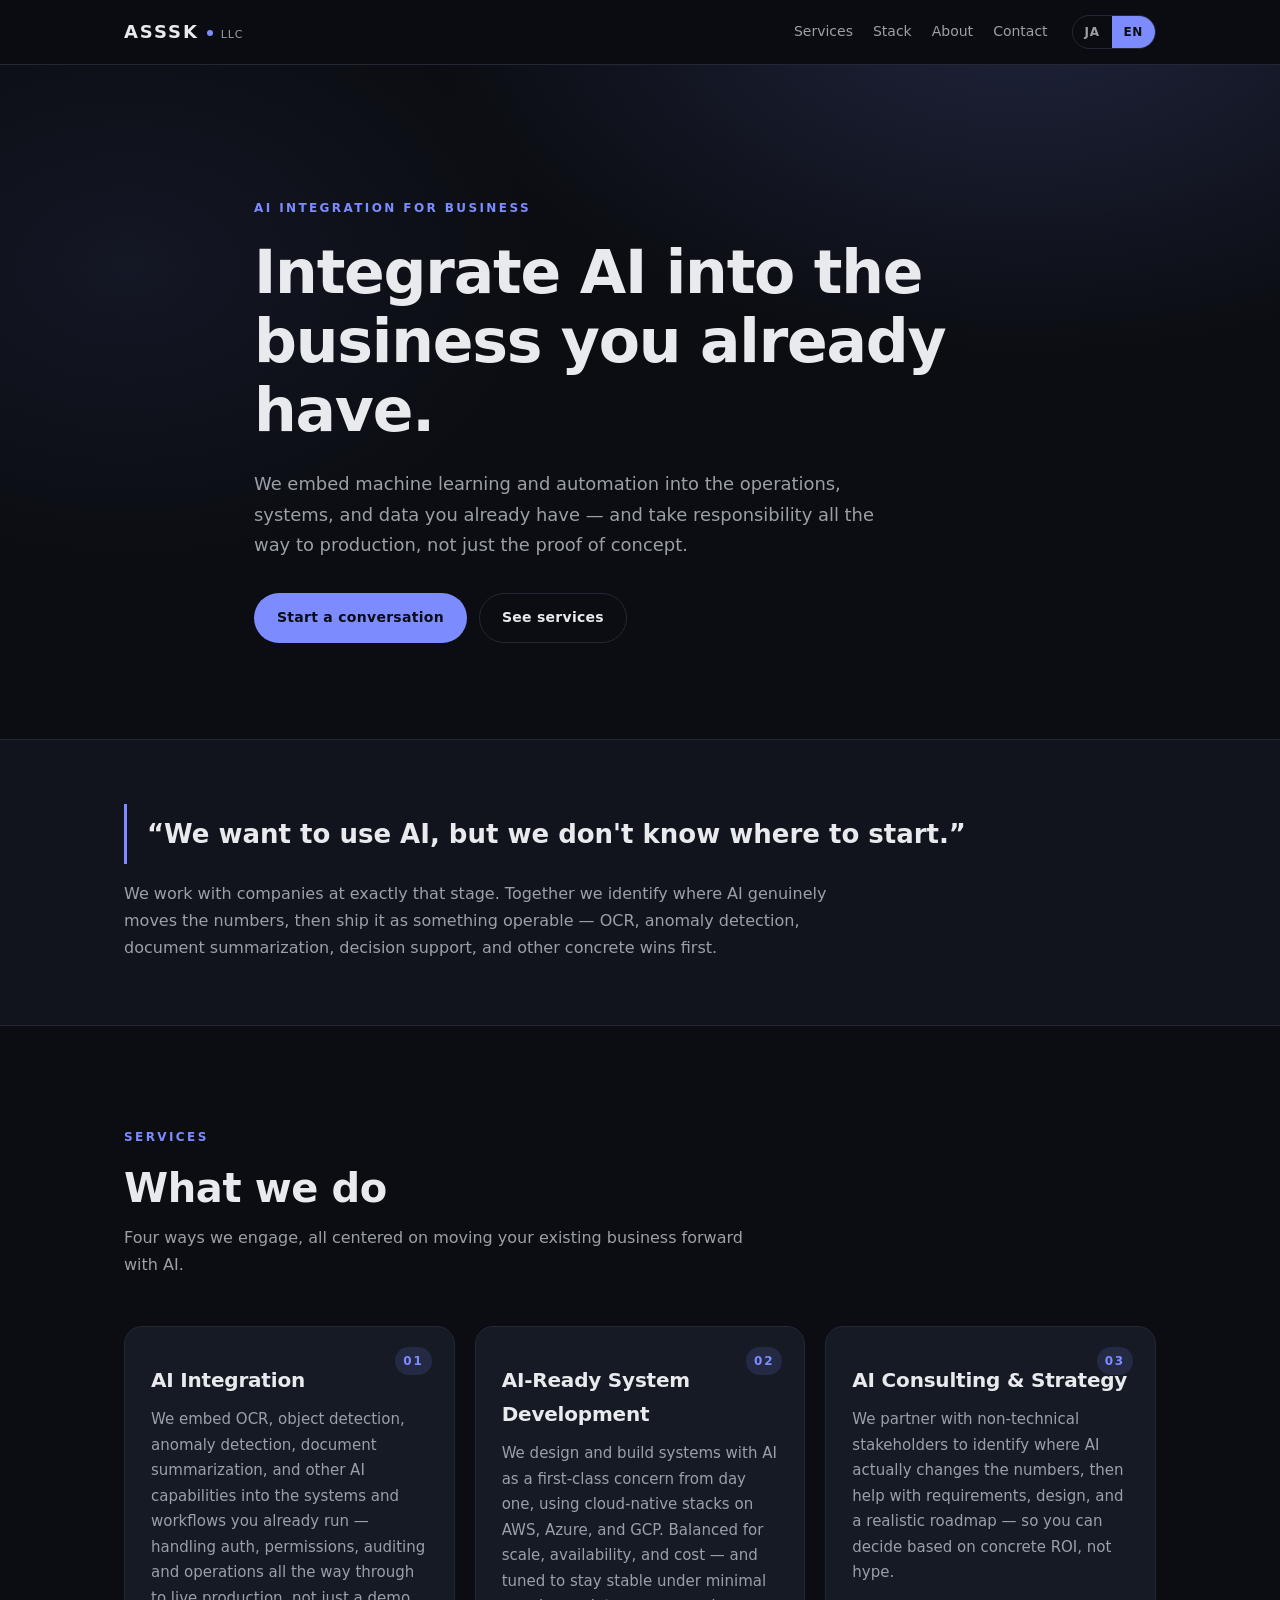
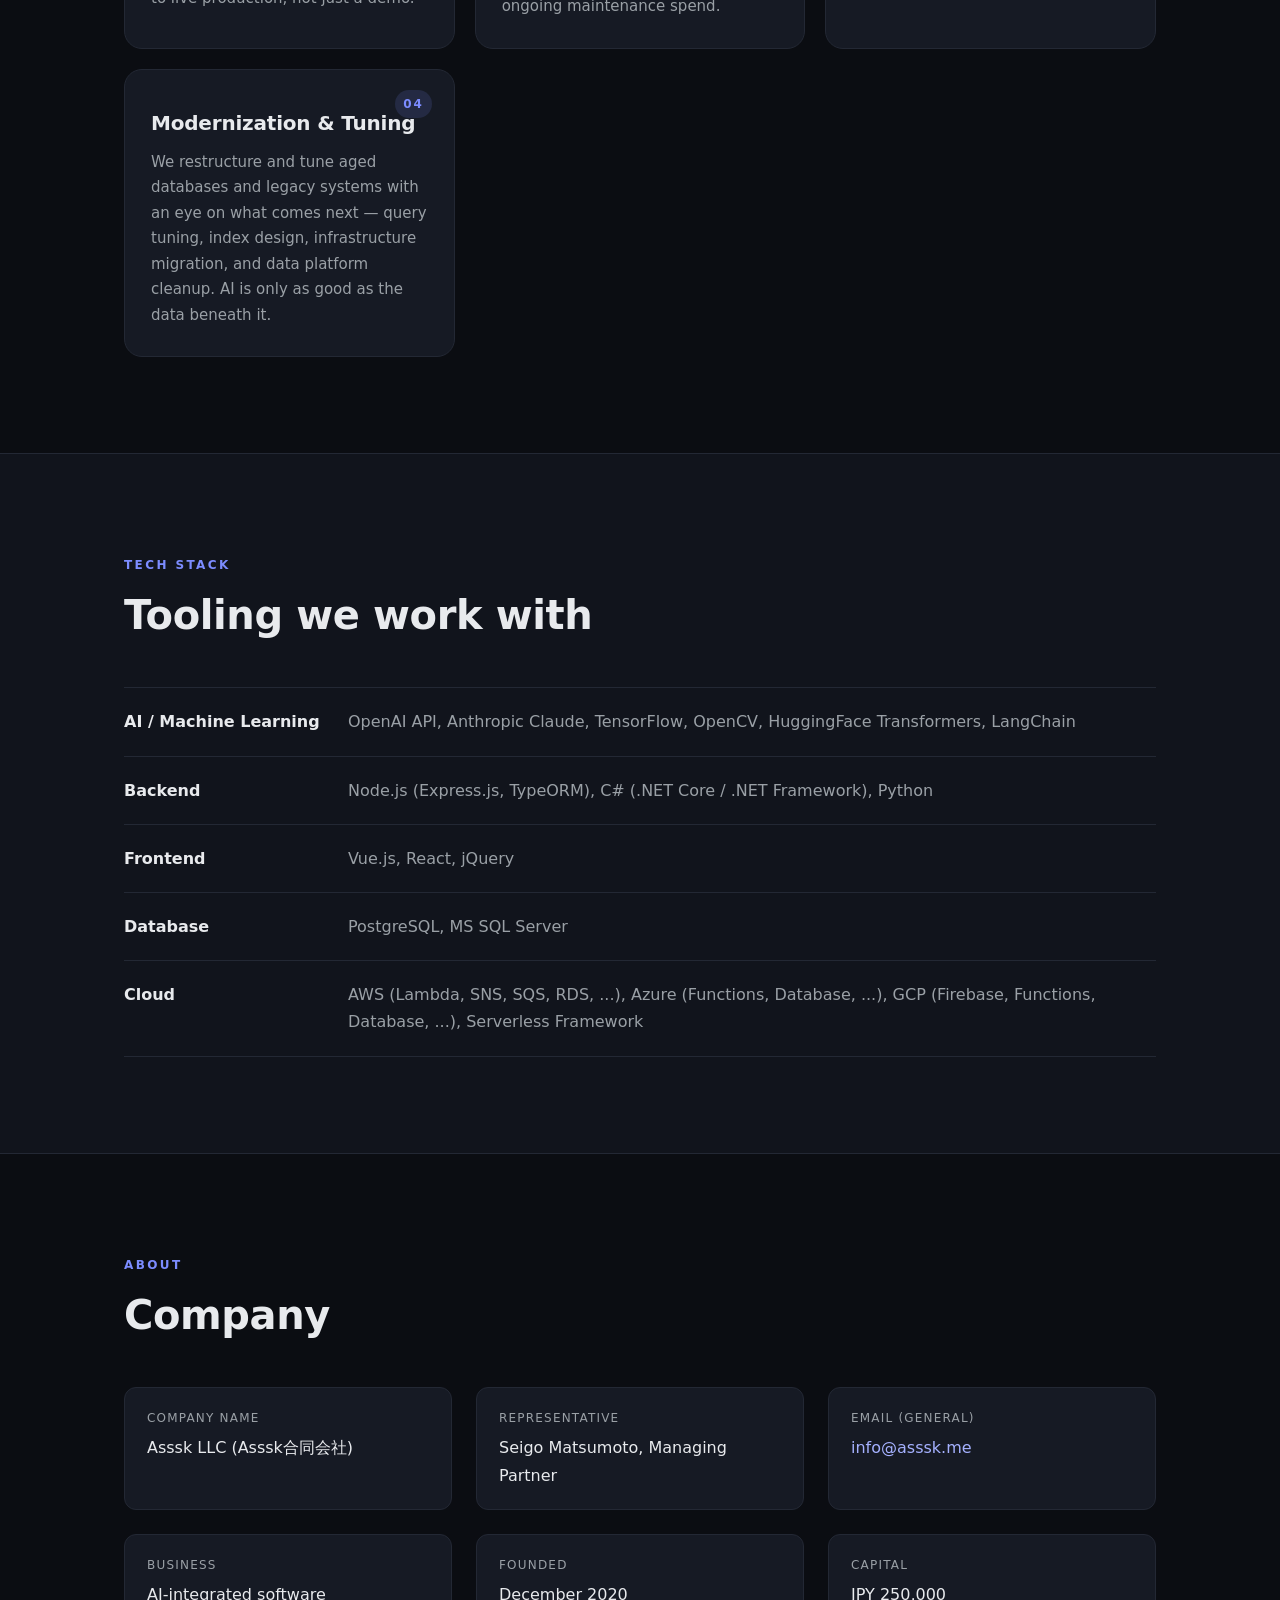
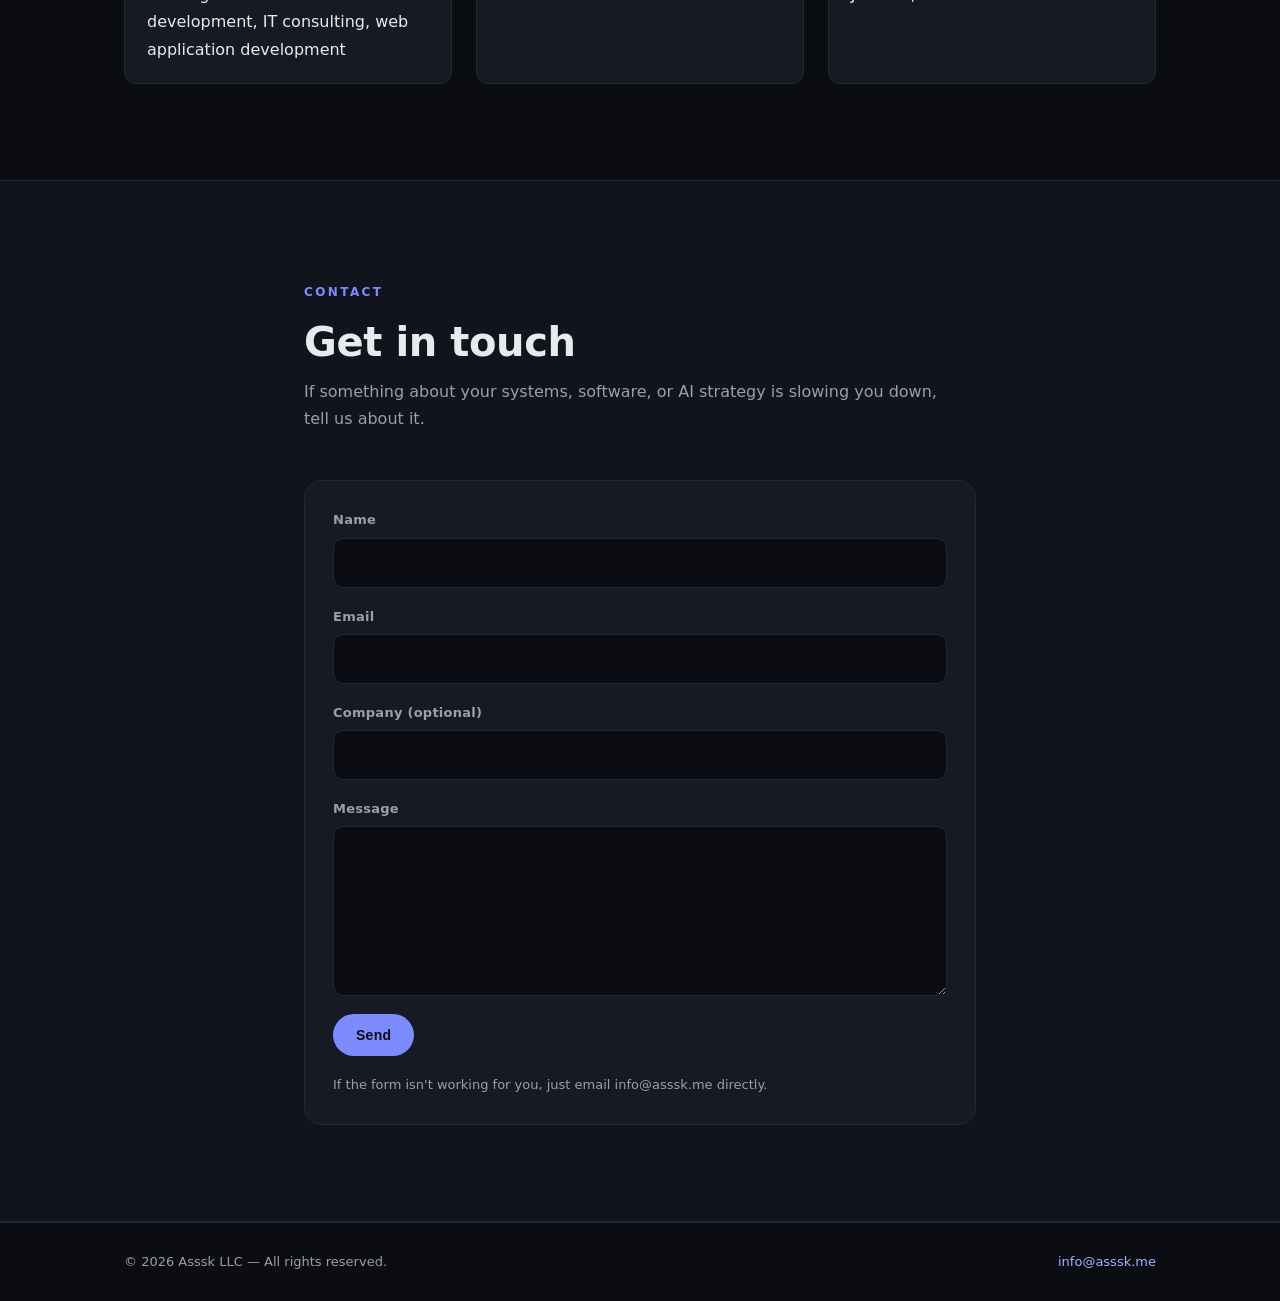
==== index.html @ 6ec7ea06 "Seed bilingual ja/en static site Initial GitHub Pages site for Asssk LLC with AI-first positioning. " ====
<!doctype html>
<html lang="ja">
<head>
<meta charset="utf-8">
<meta name="viewport" content="width=device-width,initial-scale=1">
<title>ASSSK LLC — AI Integration for Business</title>
<meta name="description" content="Asssk合同会社は、AIを既存のビジネスに統合し、本番運用に耐えるシステムへと進化させるソフトウェア開発会社です。">
<meta name="description" lang="en" content="Asssk LLC embeds AI into existing businesses and ships production-ready integrated systems.">
<link rel="alternate" hreflang="ja" href="https://www.asssk.me/">
<link rel="alternate" hreflang="en" href="https://www.asssk.me/?lang=en">
<link rel="alternate" hreflang="x-default" href="https://www.asssk.me/">
<meta property="og:title" content="ASSSK LLC — AI Integration for Business">
<meta property="og:description" content="Asssk合同会社は、AIを既存のビジネスに統合し、本番運用に耐えるシステムへと進化させるソフトウェア開発会社です。">
<meta property="og:type" content="website">
<meta property="og:url" content="https://www.asssk.me/">
<meta name="theme-color" content="#0b0d12">
<link rel="icon" href="data:image/svg+xml,%3Csvg xmlns='http://www.w3.org/2000/svg' viewBox='0 0 64 64'%3E%3Crect width='64' height='64' rx='12' fill='%237c8cff'/%3E%3Ctext x='50%25' y='54%25' text-anchor='middle' dominant-baseline='middle' font-family='system-ui,sans-serif' font-size='28' font-weight='700' fill='%230b0d12'%3EA%3C/text%3E%3C/svg%3E">
<link rel="stylesheet" href="assets/css/styles.css">
</head>
<body>

<header class="site-header">
  <div class="container header-inner">
    <a class="wordmark" href="#top" aria-label="ASSSK LLC">
      <span class="wordmark-text">ASSSK</span>
      <span class="wordmark-dot" aria-hidden="true"></span>
      <span class="wordmark-tag" data-ja="合同会社" data-en="LLC">合同会社</span>
    </a>
    <nav class="site-nav" aria-label="Primary">
      <a href="#services" data-ja="サービス" data-en="Services">サービス</a>
      <a href="#stack" data-ja="技術スタック" data-en="Stack">技術スタック</a>
      <a href="#about" data-ja="会社概要" data-en="About">会社概要</a>
      <a href="#contact" data-ja="お問い合わせ" data-en="Contact">お問い合わせ</a>
    </nav>
    <div class="lang-switch" role="group" aria-label="Language">
      <button type="button" data-lang="ja" aria-pressed="true">JA</button>
      <button type="button" data-lang="en" aria-pressed="false">EN</button>
    </div>
  </div>
</header>

<main id="top">

  <section class="hero">
    <div class="container hero-inner">
      <p class="eyebrow" data-ja="AI INTEGRATION FOR BUSINESS" data-en="AI INTEGRATION FOR BUSINESS">AI INTEGRATION FOR BUSINESS</p>
      <h1 class="hero-title"
          data-ja="AIを、あなたのビジネスに統合する。"
          data-en="Integrate AI into the business you already have.">AIを、あなたのビジネスに統合する。</h1>
      <p class="hero-lede"
         data-ja="既存の業務・システム・データに機械学習と自動化を組み込み、成果の出る仕組みへ進化させます。単発の実証実験ではなく、本番運用まで責任を持つのが私たちの役割です。"
         data-en="We embed machine learning and automation into the operations, systems, and data you already have — and take responsibility all the way to production, not just the proof of concept.">既存の業務・システム・データに機械学習と自動化を組み込み、成果の出る仕組みへ進化させます。単発の実証実験ではなく、本番運用まで責任を持つのが私たちの役割です。</p>
      <div class="hero-cta">
        <a class="btn btn-primary" href="#contact" data-ja="相談する" data-en="Start a conversation">相談する</a>
        <a class="btn btn-ghost" href="#services" data-ja="サービスを見る" data-en="See services">サービスを見る</a>
      </div>
    </div>
  </section>

  <section class="section lead-quote">
    <div class="container">
      <blockquote>
        <p data-ja="「AIを使ってみたいが、何から始めればよいかわからない」"
           data-en="“We want to use AI, but we don't know where to start.”">「AIを使ってみたいが、何から始めればよいかわからない」</p>
      </blockquote>
      <p class="quote-body"
         data-ja="そんな段階のお客様と一緒に、実際の業務に効くAI活用を設計し、運用に耐えるシステムとして形にします。OCR、異常検出、文書要約、意思決定支援など、具体的な成果につながる領域から始めます。"
         data-en="We work with companies at exactly that stage. Together we identify where AI genuinely moves the numbers, then ship it as something operable — OCR, anomaly detection, document summarization, decision support, and other concrete wins first.">そんな段階のお客様と一緒に、実際の業務に効くAI活用を設計し、運用に耐えるシステムとして形にします。OCR、異常検出、文書要約、意思決定支援など、具体的な成果につながる領域から始めます。</p>
    </div>
  </section>

  <section id="services" class="section">
    <div class="container">
      <header class="section-head">
        <p class="eyebrow" data-ja="SERVICES" data-en="SERVICES">SERVICES</p>
        <h2 data-ja="サービス" data-en="What we do">サービス</h2>
        <p class="section-lede"
           data-ja="AIを軸に、既存事業を前進させる4つの関わり方。"
           data-en="Four ways we engage, all centered on moving your existing business forward with AI.">AIを軸に、既存事業を前進させる4つの関わり方。</p>
      </header>

      <div class="cards">
        <article class="card">
          <div class="card-index">01</div>
          <h3 data-ja="AI統合" data-en="AI Integration">AI統合</h3>
          <p data-ja="既存の業務システムやワークフローに、OCR・物体検出・異常検知・文書要約などのAI機能を組み込みます。PoCで終わらせず、認証・権限・監査・運用まで含めて本番稼働まで責任を持ちます。"
             data-en="We embed OCR, object detection, anomaly detection, document summarization, and other AI capabilities into the systems and workflows you already run — handling auth, permissions, auditing and operations all the way through to live production, not just a demo.">既存の業務システムやワークフローに、OCR・物体検出・異常検知・文書要約などのAI機能を組み込みます。PoCで終わらせず、認証・権限・監査・運用まで含めて本番稼働まで責任を持ちます。</p>
        </article>

        <article class="card">
          <div class="card-index">02</div>
          <h3 data-ja="AI前提のシステム開発" data-en="AI-Ready System Development">AI前提のシステム開発</h3>
          <p data-ja="AIを後付けではなく、最初から前提としたシステムをAWS・Azure・GCPのクラウドネイティブ構成で設計・構築します。スケール・可用性・コストのバランスを取り、最低限の保守費用で安定運用できる形に仕上げます。"
             data-en="We design and build systems with AI as a first-class concern from day one, using cloud-native stacks on AWS, Azure, and GCP. Balanced for scale, availability, and cost — and tuned to stay stable under minimal ongoing maintenance spend.">AIを後付けではなく、最初から前提としたシステムをAWS・Azure・GCPのクラウドネイティブ構成で設計・構築します。スケール・可用性・コストのバランスを取り、最低限の保守費用で安定運用できる形に仕上げます。</p>
        </article>

        <article class="card">
          <div class="card-index">03</div>
          <h3 data-ja="AI活用コンサルティング" data-en="AI Consulting & Strategy">AI活用コンサルティング</h3>
          <p data-ja="ソフトウェア開発の専門知識が少ない発注者様とともに、「どの業務にAIを入れれば効果が出るか」を見極め、要件定義・設計補助・ロードマップ策定まで伴走します。現実的な投資対効果で判断できる材料を提供します。"
             data-en="We partner with non-technical stakeholders to identify where AI actually changes the numbers, then help with requirements, design, and a realistic roadmap — so you can decide based on concrete ROI, not hype.">ソフトウェア開発の専門知識が少ない発注者様とともに、「どの業務にAIを入れれば効果が出るか」を見極め、要件定義・設計補助・ロードマップ策定まで伴走します。現実的な投資対効果で判断できる材料を提供します。</p>
        </article>

        <article class="card">
          <div class="card-index">04</div>
          <h3 data-ja="既存システムの最適化" data-en="Modernization & Tuning">既存システムの最適化</h3>
          <p data-ja="古くなったデータベースやレガシーシステムを、AI活用を見据えて再構築・最適化します。クエリチューニング、インデックス設計、インフラ移行、データ基盤の整備まで。AIはデータの質に支えられます。"
             data-en="We restructure and tune aged databases and legacy systems with an eye on what comes next — query tuning, index design, infrastructure migration, and data platform cleanup. AI is only as good as the data beneath it.">古くなったデータベースやレガシーシステムを、AI活用を見据えて再構築・最適化します。クエリチューニング、インデックス設計、インフラ移行、データ基盤の整備まで。AIはデータの質に支えられます。</p>
        </article>
      </div>
    </div>
  </section>

  <section id="stack" class="section section-alt">
    <div class="container">
      <header class="section-head">
        <p class="eyebrow" data-ja="TECH STACK" data-en="TECH STACK">TECH STACK</p>
        <h2 data-ja="対応可能な技術" data-en="Tooling we work with">対応可能な技術</h2>
      </header>

      <dl class="stack-grid">
        <div class="stack-row">
          <dt data-ja="AI / 機械学習" data-en="AI / Machine Learning">AI / 機械学習</dt>
          <dd>OpenAI API, Anthropic Claude, TensorFlow, OpenCV, HuggingFace Transformers, LangChain</dd>
        </div>
        <div class="stack-row">
          <dt data-ja="バックエンド" data-en="Backend">バックエンド</dt>
          <dd>Node.js (Express.js, TypeORM), C# (.NET Core / .NET Framework), Python</dd>
        </div>
        <div class="stack-row">
          <dt data-ja="フロントエンド" data-en="Frontend">フロントエンド</dt>
          <dd>Vue.js, React, jQuery</dd>
        </div>
        <div class="stack-row">
          <dt data-ja="データベース" data-en="Database">データベース</dt>
          <dd>PostgreSQL, MS SQL Server</dd>
        </div>
        <div class="stack-row">
          <dt data-ja="クラウド" data-en="Cloud">クラウド</dt>
          <dd>AWS (Lambda, SNS, SQS, RDS, ...), Azure (Functions, Database, ...), GCP (Firebase, Functions, Database, ...), Serverless Framework</dd>
        </div>
      </dl>
    </div>
  </section>

  <section id="about" class="section">
    <div class="container">
      <header class="section-head">
        <p class="eyebrow" data-ja="ABOUT" data-en="ABOUT">ABOUT</p>
        <h2 data-ja="会社概要" data-en="Company">会社概要</h2>
      </header>

      <dl class="about-grid">
        <div>
          <dt data-ja="会社名" data-en="Company name">会社名</dt>
          <dd data-ja="Asssk合同会社" data-en="Asssk LLC (Asssk合同会社)">Asssk合同会社</dd>
        </div>
        <div>
          <dt data-ja="代表者" data-en="Representative">代表者</dt>
          <dd data-ja="代表社員　松本 清吾" data-en="Seigo Matsumoto, Managing Partner">代表社員　松本 清吾</dd>
        </div>
        <div>
          <dt data-ja="メールアドレス（代表）" data-en="Email (general)">メールアドレス（代表）</dt>
          <dd><a href="mailto:info@asssk.me">info@asssk.me</a></dd>
        </div>
        <div>
          <dt data-ja="事業内容" data-en="Business">事業内容</dt>
          <dd data-ja="AI統合ソフトウェア開発、ITコンサルティング、Webアプリケーション開発"
              data-en="AI-integrated software development, IT consulting, web application development">AI統合ソフトウェア開発、ITコンサルティング、Webアプリケーション開発</dd>
        </div>
        <div>
          <dt data-ja="創立" data-en="Founded">創立</dt>
          <dd data-ja="2020年12月" data-en="December 2020">2020年12月</dd>
        </div>
        <div>
          <dt data-ja="資本金" data-en="Capital">資本金</dt>
          <dd data-ja="250,000円" data-en="JPY 250,000">250,000円</dd>
        </div>
      </dl>
    </div>
  </section>

  <section id="contact" class="section section-alt">
    <div class="container contact-inner">
      <header class="section-head">
        <p class="eyebrow" data-ja="CONTACT" data-en="CONTACT">CONTACT</p>
        <h2 data-ja="お問い合わせ" data-en="Get in touch">お問い合わせ</h2>
        <p class="section-lede"
           data-ja="システム・ソフトウェア・AI活用についてお困りの点があれば、お気軽にご相談ください。"
           data-en="If something about your systems, software, or AI strategy is slowing you down, tell us about it.">システム・ソフトウェア・AI活用についてお困りの点があれば、お気軽にご相談ください。</p>
      </header>

      <!--
        Form submission is handled by Formspree (https://formspree.io).
        ACTION ITEM FOR OWNER:
          1. Create a free Formspree account, add info@asssk.me as the recipient.
          2. Replace YOUR_FORM_ID below with the form ID Formspree gives you.
        Until that's done, submissions will 404.
      -->
      <form class="contact-form"
            action="https://formspree.io/f/YOUR_FORM_ID"
            method="POST"
            novalidate>
        <div class="field">
          <label for="name" data-ja="お名前" data-en="Name">お名前</label>
          <input id="name" name="name" type="text" required autocomplete="name">
        </div>
        <div class="field">
          <label for="email" data-ja="メールアドレス" data-en="Email">メールアドレス</label>
          <input id="email" name="email" type="email" required autocomplete="email">
        </div>
        <div class="field">
          <label for="company" data-ja="会社名（任意）" data-en="Company (optional)">会社名（任意）</label>
          <input id="company" name="company" type="text" autocomplete="organization">
        </div>
        <div class="field">
          <label for="message" data-ja="お問い合わせ内容" data-en="Message">お問い合わせ内容</label>
          <textarea id="message" name="message" rows="6" required></textarea>
        </div>
        <input type="hidden" name="_subject" value="New inquiry from asssk.me">
        <input type="text" name="_gotcha" tabindex="-1" autocomplete="off" class="honeypot" aria-hidden="true">
        <button class="btn btn-primary" type="submit" data-ja="送信する" data-en="Send">送信する</button>
        <p class="form-note"
           data-ja="フォームが使えない場合は、直接 info@asssk.me までメールをお送りください。"
           data-en="If the form isn't working for you, just email info@asssk.me directly.">フォームが使えない場合は、直接 info@asssk.me までメールをお送りください。</p>
      </form>
    </div>
  </section>

</main>

<footer class="site-footer">
  <div class="container footer-inner">
    <p class="copyright">© <span id="year">2026</span> Asssk LLC — All rights reserved.</p>
    <p class="footer-contact"><a href="mailto:info@asssk.me">info@asssk.me</a></p>
  </div>
</footer>

<script src="assets/js/i18n.js"></script>
</body>
</html>
---- assets/css/styles.css ----
/* ---------- tokens ---------- */
:root {
  --bg: #0b0d12;
  --bg-alt: #11141c;
  --surface: #161a24;
  --border: #232834;
  --text: #e8eaed;
  --text-muted: #9aa0a6;
  --accent: #7c8cff;
  --accent-soft: rgba(124, 140, 255, 0.14);
  --accent-strong: #a5b1ff;
  --danger: #ff6b6b;
  --radius: 12px;
  --radius-lg: 18px;
  --max: 1080px;
  --font-ja: "Hiragino Sans", "Hiragino Kaku Gothic ProN", "Yu Gothic", "Noto Sans JP", system-ui, sans-serif;
  --font-en: "Inter", system-ui, -apple-system, "Segoe UI", sans-serif;
}

* { box-sizing: border-box; }
html { scroll-behavior: smooth; }
body {
  margin: 0;
  background: var(--bg);
  color: var(--text);
  font-family: var(--font-en), var(--font-ja);
  font-size: 16px;
  line-height: 1.7;
  -webkit-font-smoothing: antialiased;
  text-rendering: optimizeLegibility;
}
html[lang="ja"] body { font-family: var(--font-ja); }

a { color: var(--accent-strong); text-decoration: none; }
a:hover { color: var(--accent); text-decoration: underline; }

img { max-width: 100%; height: auto; display: block; }

.container { width: 100%; max-width: var(--max); margin: 0 auto; padding: 0 24px; }

/* ---------- header ---------- */
.site-header {
  position: sticky;
  top: 0;
  z-index: 10;
  background: rgba(11, 13, 18, 0.85);
  backdrop-filter: saturate(180%) blur(12px);
  border-bottom: 1px solid var(--border);
}
.header-inner {
  display: flex;
  align-items: center;
  gap: 24px;
  min-height: 64px;
}
.wordmark {
  display: inline-flex;
  align-items: baseline;
  gap: 8px;
  color: var(--text);
  font-weight: 800;
  letter-spacing: 0.12em;
  text-transform: uppercase;
}
.wordmark:hover { text-decoration: none; color: var(--text); }
.wordmark-text { font-size: 18px; }
.wordmark-dot {
  width: 6px; height: 6px; border-radius: 50%;
  background: var(--accent);
  transform: translateY(-2px);
}
.wordmark-tag {
  font-size: 11px;
  color: var(--text-muted);
  letter-spacing: 0.08em;
  font-weight: 500;
}

.site-nav {
  display: flex;
  gap: 20px;
  margin-left: auto;
}
.site-nav a {
  color: var(--text-muted);
  font-size: 14px;
  font-weight: 500;
}
.site-nav a:hover { color: var(--text); text-decoration: none; }

.lang-switch {
  display: inline-flex;
  border: 1px solid var(--border);
  border-radius: 999px;
  overflow: hidden;
}
.lang-switch button {
  background: transparent;
  color: var(--text-muted);
  border: 0;
  padding: 6px 12px;
  font: inherit;
  font-size: 12px;
  font-weight: 600;
  letter-spacing: 0.05em;
  cursor: pointer;
}
.lang-switch button[aria-pressed="true"] {
  background: var(--accent);
  color: #0b0d12;
}
.lang-switch button:focus-visible {
  outline: 2px solid var(--accent);
  outline-offset: 2px;
}

/* ---------- sections ---------- */
.section {
  padding: 96px 0;
  border-bottom: 1px solid var(--border);
}
.section-alt { background: var(--bg-alt); }
.section-head { margin-bottom: 48px; max-width: 640px; }
.section-head h2 {
  font-size: clamp(28px, 3.4vw, 40px);
  line-height: 1.2;
  margin: 4px 0 12px;
  letter-spacing: -0.01em;
}
.section-lede { color: var(--text-muted); margin: 0; }
.eyebrow {
  display: inline-block;
  color: var(--accent);
  font-size: 12px;
  font-weight: 700;
  letter-spacing: 0.2em;
  margin: 0 0 12px;
}

/* ---------- hero ---------- */
.hero {
  padding: 128px 0 96px;
  background:
    radial-gradient(1000px 600px at 80% -10%, rgba(124, 140, 255, 0.18), transparent 60%),
    radial-gradient(700px 500px at 10% 30%, rgba(124, 140, 255, 0.08), transparent 60%),
    var(--bg);
  border-bottom: 1px solid var(--border);
}
.hero-inner { max-width: 820px; }
.hero-title {
  font-size: clamp(34px, 5.2vw, 60px);
  font-weight: 800;
  line-height: 1.15;
  letter-spacing: -0.02em;
  margin: 8px 0 24px;
}
.hero-lede {
  font-size: clamp(16px, 1.4vw, 19px);
  color: var(--text-muted);
  max-width: 640px;
  margin: 0 0 32px;
}
.hero-cta { display: flex; flex-wrap: wrap; gap: 12px; }

/* ---------- lead quote ---------- */
.lead-quote { padding: 64px 0; background: var(--bg-alt); }
.lead-quote blockquote {
  margin: 0 0 16px;
  border-left: 3px solid var(--accent);
  padding: 8px 0 8px 20px;
}
.lead-quote blockquote p {
  margin: 0;
  font-size: clamp(20px, 2.2vw, 26px);
  font-weight: 600;
  color: var(--text);
}
.quote-body { margin: 0; color: var(--text-muted); max-width: 720px; }

/* ---------- buttons ---------- */
.btn {
  display: inline-flex;
  align-items: center;
  gap: 8px;
  padding: 12px 22px;
  border-radius: 999px;
  font-weight: 600;
  font-size: 14px;
  letter-spacing: 0.02em;
  cursor: pointer;
  transition: transform 0.08s ease, background 0.15s ease, border-color 0.15s ease;
  border: 1px solid transparent;
}
.btn:hover { text-decoration: none; transform: translateY(-1px); }
.btn-primary {
  background: var(--accent);
  color: #0b0d12;
}
.btn-primary:hover { background: var(--accent-strong); color: #0b0d12; }
.btn-ghost {
  background: transparent;
  border-color: var(--border);
  color: var(--text);
}
.btn-ghost:hover { border-color: var(--accent); color: var(--accent-strong); }

/* ---------- cards ---------- */
.cards {
  display: grid;
  grid-template-columns: repeat(auto-fit, minmax(260px, 1fr));
  gap: 20px;
}
.card {
  background: var(--surface);
  border: 1px solid var(--border);
  border-radius: var(--radius-lg);
  padding: 28px 26px;
  position: relative;
  transition: border-color 0.15s ease, transform 0.15s ease;
}
.card:hover { border-color: var(--accent); transform: translateY(-2px); }
.card-index {
  position: absolute;
  top: 20px;
  right: 22px;
  font-size: 12px;
  font-weight: 700;
  letter-spacing: 0.15em;
  color: var(--accent);
  background: var(--accent-soft);
  padding: 4px 8px;
  border-radius: 999px;
}
.card h3 {
  margin: 8px 0 10px;
  font-size: 20px;
  letter-spacing: -0.01em;
}
.card p { margin: 0; color: var(--text-muted); font-size: 15px; }

/* ---------- stack ---------- */
.stack-grid {
  display: grid;
  gap: 0;
  margin: 0;
  border-top: 1px solid var(--border);
}
.stack-row {
  display: grid;
  grid-template-columns: 200px 1fr;
  gap: 24px;
  padding: 20px 0;
  border-bottom: 1px solid var(--border);
}
.stack-row dt {
  color: var(--text);
  font-weight: 600;
}
.stack-row dd {
  margin: 0;
  color: var(--text-muted);
}

/* ---------- about ---------- */
.about-grid {
  display: grid;
  grid-template-columns: repeat(auto-fit, minmax(260px, 1fr));
  gap: 24px;
  margin: 0;
}
.about-grid > div {
  background: var(--surface);
  border: 1px solid var(--border);
  border-radius: var(--radius);
  padding: 20px 22px;
}
.about-grid dt {
  color: var(--text-muted);
  font-size: 12px;
  letter-spacing: 0.1em;
  text-transform: uppercase;
  margin-bottom: 6px;
}
.about-grid dd {
  margin: 0;
  color: var(--text);
  font-weight: 500;
}

/* ---------- contact ---------- */
.contact-inner { max-width: 720px; }
.contact-form {
  display: grid;
  gap: 18px;
  background: var(--surface);
  border: 1px solid var(--border);
  border-radius: var(--radius-lg);
  padding: 28px;
}
.field { display: grid; gap: 6px; }
.field label {
  font-size: 13px;
  font-weight: 600;
  color: var(--text-muted);
  letter-spacing: 0.02em;
}
.field input,
.field textarea {
  width: 100%;
  background: var(--bg);
  color: var(--text);
  border: 1px solid var(--border);
  border-radius: 10px;
  padding: 12px 14px;
  font: inherit;
  line-height: 1.5;
  transition: border-color 0.15s ease, box-shadow 0.15s ease;
}
.field input:focus,
.field textarea:focus {
  outline: none;
  border-color: var(--accent);
  box-shadow: 0 0 0 3px var(--accent-soft);
}
.contact-form .btn { justify-self: start; }
.form-note { margin: 0; color: var(--text-muted); font-size: 13px; }
.honeypot {
  position: absolute !important;
  left: -10000px; top: auto;
  width: 1px; height: 1px; overflow: hidden;
}

/* ---------- footer ---------- */
.site-footer {
  padding: 28px 0;
  border-top: 1px solid var(--border);
  background: var(--bg);
}
.footer-inner {
  display: flex;
  justify-content: space-between;
  flex-wrap: wrap;
  gap: 12px;
  color: var(--text-muted);
  font-size: 13px;
}
.footer-inner p { margin: 0; }

/* ---------- responsive ---------- */
@media (max-width: 720px) {
  .site-nav { display: none; }
  .section { padding: 72px 0; }
  .hero { padding: 96px 0 72px; }
  .stack-row { grid-template-columns: 1fr; gap: 4px; }
  .header-inner { gap: 12px; }
}

@media (prefers-reduced-motion: reduce) {
  html { scroll-behavior: auto; }
  * { transition: none !important; animation: none !important; }
}
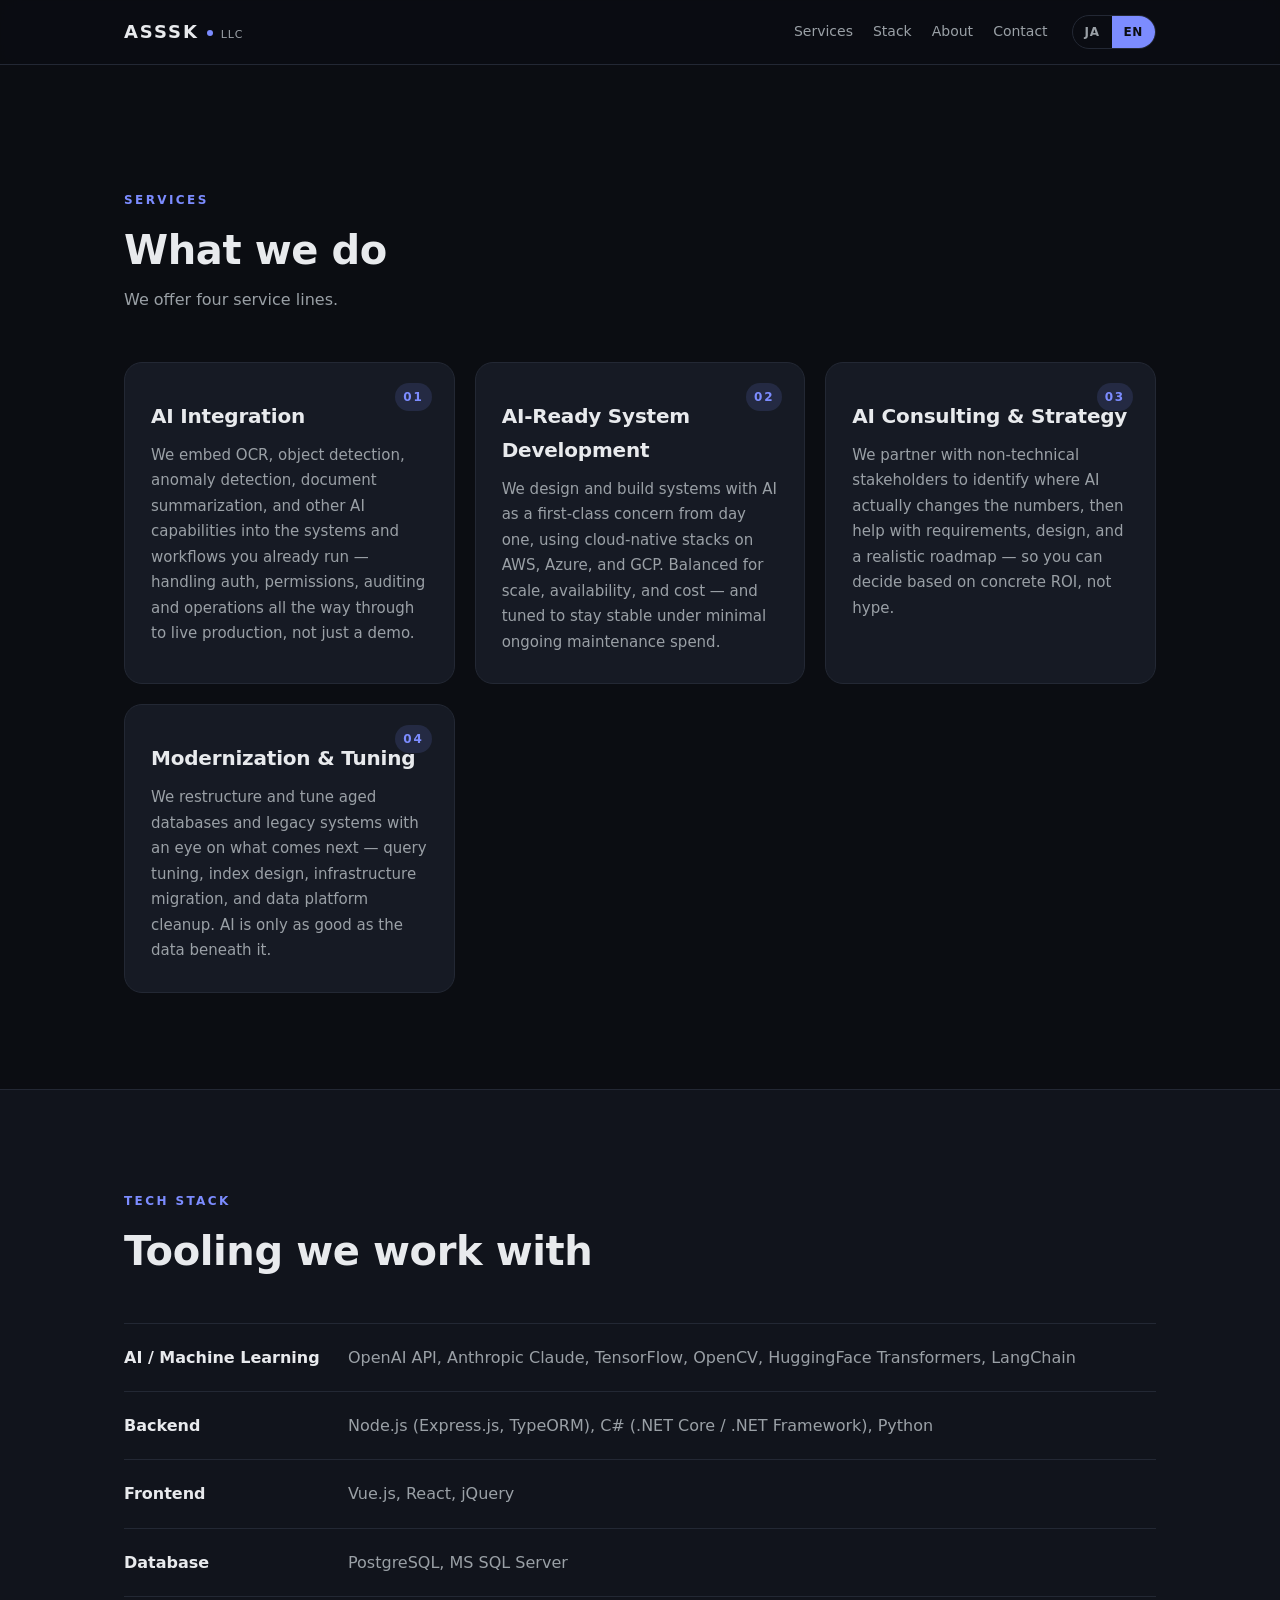
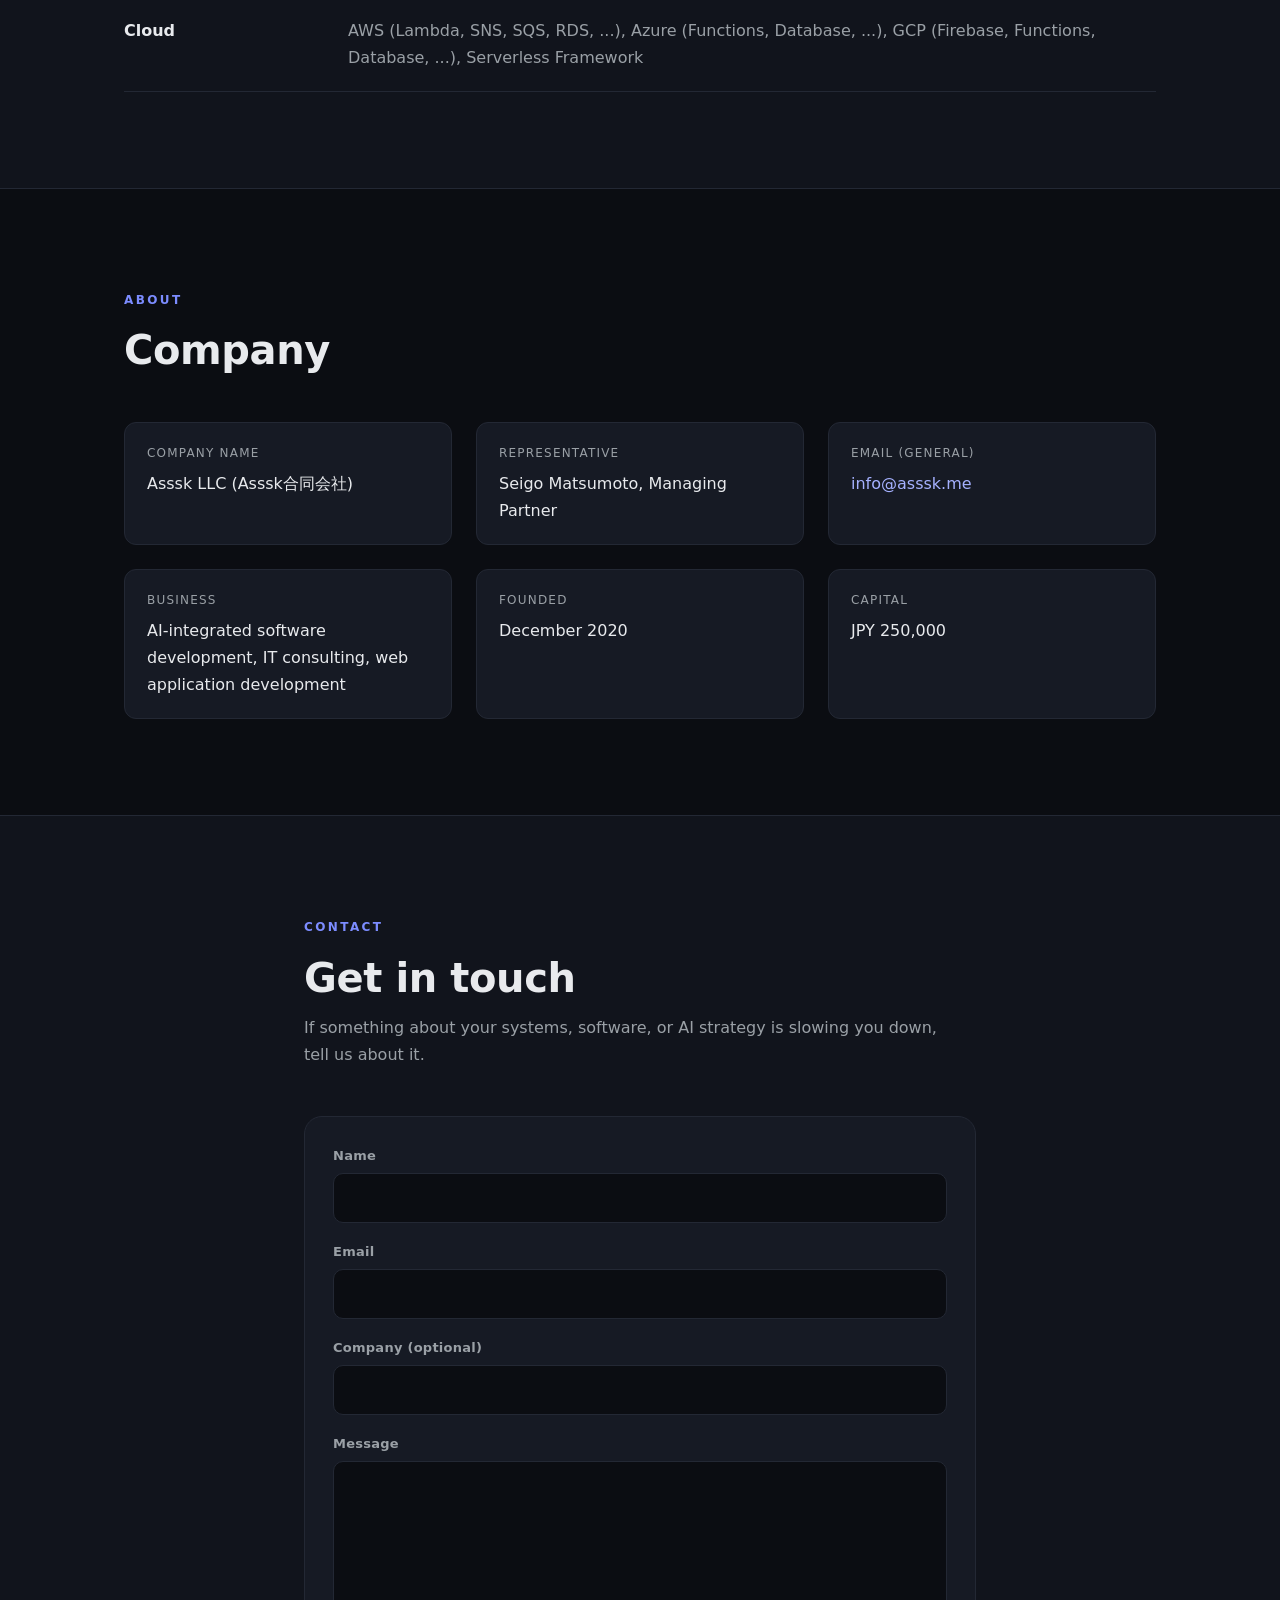
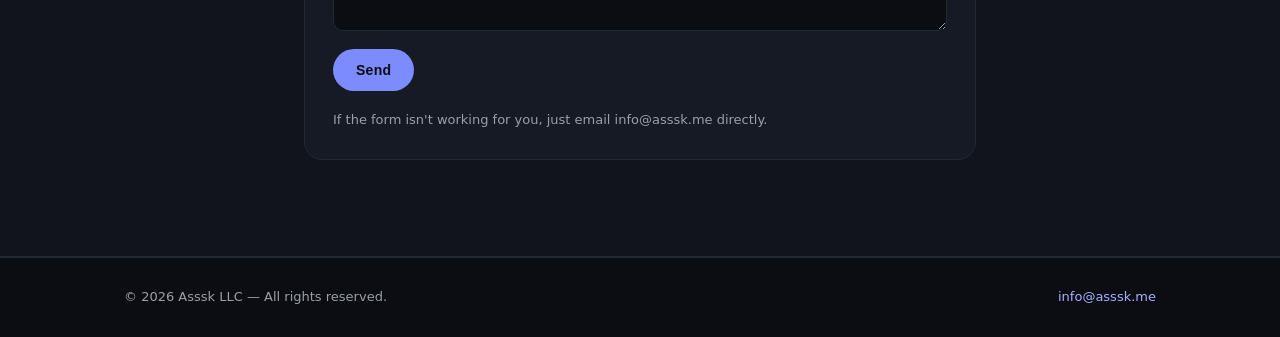
==== commit 02f9faed: "Remove marketing hero and customer-quote block; open on Services Drop the .hero section (big slogan " ====
--- a/index.html
+++ b/index.html
@@ -21,7 +21,7 @@
 
 <header class="site-header">
   <div class="container header-inner">
-    <a class="wordmark" href="#top" aria-label="ASSSK LLC">
+    <a class="wordmark" href="#services" aria-label="ASSSK LLC">
       <span class="wordmark-text">ASSSK</span>
       <span class="wordmark-dot" aria-hidden="true"></span>
       <span class="wordmark-tag" data-ja="合同会社" data-en="LLC">合同会社</span>
@@ -39,35 +39,7 @@
   </div>
 </header>
 
-<main id="top">
-
-  <section class="hero">
-    <div class="container hero-inner">
-      <p class="eyebrow" data-ja="AI INTEGRATION FOR BUSINESS" data-en="AI INTEGRATION FOR BUSINESS">AI INTEGRATION FOR BUSINESS</p>
-      <h1 class="hero-title"
-          data-ja="AIを、あなたのビジネスに統合する。"
-          data-en="Integrate AI into the business you already have.">AIを、あなたのビジネスに統合する。</h1>
-      <p class="hero-lede"
-         data-ja="既存の業務・システム・データに機械学習と自動化を組み込み、成果の出る仕組みへ進化させます。単発の実証実験ではなく、本番運用まで責任を持つのが私たちの役割です。"
-         data-en="We embed machine learning and automation into the operations, systems, and data you already have — and take responsibility all the way to production, not just the proof of concept.">既存の業務・システム・データに機械学習と自動化を組み込み、成果の出る仕組みへ進化させます。単発の実証実験ではなく、本番運用まで責任を持つのが私たちの役割です。</p>
-      <div class="hero-cta">
-        <a class="btn btn-primary" href="#contact" data-ja="相談する" data-en="Start a conversation">相談する</a>
-        <a class="btn btn-ghost" href="#services" data-ja="サービスを見る" data-en="See services">サービスを見る</a>
-      </div>
-    </div>
-  </section>
-
-  <section class="section lead-quote">
-    <div class="container">
-      <blockquote>
-        <p data-ja="「AIを使ってみたいが、何から始めればよいかわからない」"
-           data-en="“We want to use AI, but we don't know where to start.”">「AIを使ってみたいが、何から始めればよいかわからない」</p>
-      </blockquote>
-      <p class="quote-body"
-         data-ja="そんな段階のお客様と一緒に、実際の業務に効くAI活用を設計し、運用に耐えるシステムとして形にします。OCR、異常検出、文書要約、意思決定支援など、具体的な成果につながる領域から始めます。"
-         data-en="We work with companies at exactly that stage. Together we identify where AI genuinely moves the numbers, then ship it as something operable — OCR, anomaly detection, document summarization, decision support, and other concrete wins first.">そんな段階のお客様と一緒に、実際の業務に効くAI活用を設計し、運用に耐えるシステムとして形にします。OCR、異常検出、文書要約、意思決定支援など、具体的な成果につながる領域から始めます。</p>
-    </div>
-  </section>
+<main>
 
   <section id="services" class="section">
     <div class="container">
@@ -75,8 +47,8 @@
         <p class="eyebrow" data-ja="SERVICES" data-en="SERVICES">SERVICES</p>
         <h2 data-ja="サービス" data-en="What we do">サービス</h2>
         <p class="section-lede"
-           data-ja="AIを軸に、既存事業を前進させる4つの関わり方。"
-           data-en="Four ways we engage, all centered on moving your existing business forward with AI.">AIを軸に、既存事業を前進させる4つの関わり方。</p>
+           data-ja="当社が提供するサービスは以下の4つです。"
+           data-en="We offer four service lines.">当社が提供するサービスは以下の4つです。</p>
       </header>
 
       <div class="cards">
@@ -198,7 +170,7 @@
         Until that's done, submissions will 404.
       -->
       <form class="contact-form"
-            action="https://formspree.io/f/YOUR_FORM_ID"
+            action="https://formspree.io/f/xojynpav"
             method="POST"
             novalidate>
         <div class="field">
--- a/assets/css/styles.css
+++ b/assets/css/styles.css
@@ -137,45 +137,8 @@
   margin: 0 0 12px;
 }
 
-/* ---------- hero ---------- */
-.hero {
-  padding: 128px 0 96px;
-  background:
-    radial-gradient(1000px 600px at 80% -10%, rgba(124, 140, 255, 0.18), transparent 60%),
-    radial-gradient(700px 500px at 10% 30%, rgba(124, 140, 255, 0.08), transparent 60%),
-    var(--bg);
-  border-bottom: 1px solid var(--border);
-}
-.hero-inner { max-width: 820px; }
-.hero-title {
-  font-size: clamp(34px, 5.2vw, 60px);
-  font-weight: 800;
-  line-height: 1.15;
-  letter-spacing: -0.02em;
-  margin: 8px 0 24px;
-}
-.hero-lede {
-  font-size: clamp(16px, 1.4vw, 19px);
-  color: var(--text-muted);
-  max-width: 640px;
-  margin: 0 0 32px;
-}
-.hero-cta { display: flex; flex-wrap: wrap; gap: 12px; }
-
-/* ---------- lead quote ---------- */
-.lead-quote { padding: 64px 0; background: var(--bg-alt); }
-.lead-quote blockquote {
-  margin: 0 0 16px;
-  border-left: 3px solid var(--accent);
-  padding: 8px 0 8px 20px;
-}
-.lead-quote blockquote p {
-  margin: 0;
-  font-size: clamp(20px, 2.2vw, 26px);
-  font-weight: 600;
-  color: var(--text);
-}
-.quote-body { margin: 0; color: var(--text-muted); max-width: 720px; }
+/* First section sits directly under the sticky header — add breathing room */
+main > .section:first-of-type { padding-top: 120px; }
 
 /* ---------- buttons ---------- */
 .btn {
@@ -350,7 +313,7 @@
 @media (max-width: 720px) {
   .site-nav { display: none; }
   .section { padding: 72px 0; }
-  .hero { padding: 96px 0 72px; }
+  main > .section:first-of-type { padding-top: 96px; }
   .stack-row { grid-template-columns: 1fr; gap: 4px; }
   .header-inner { gap: 12px; }
 }
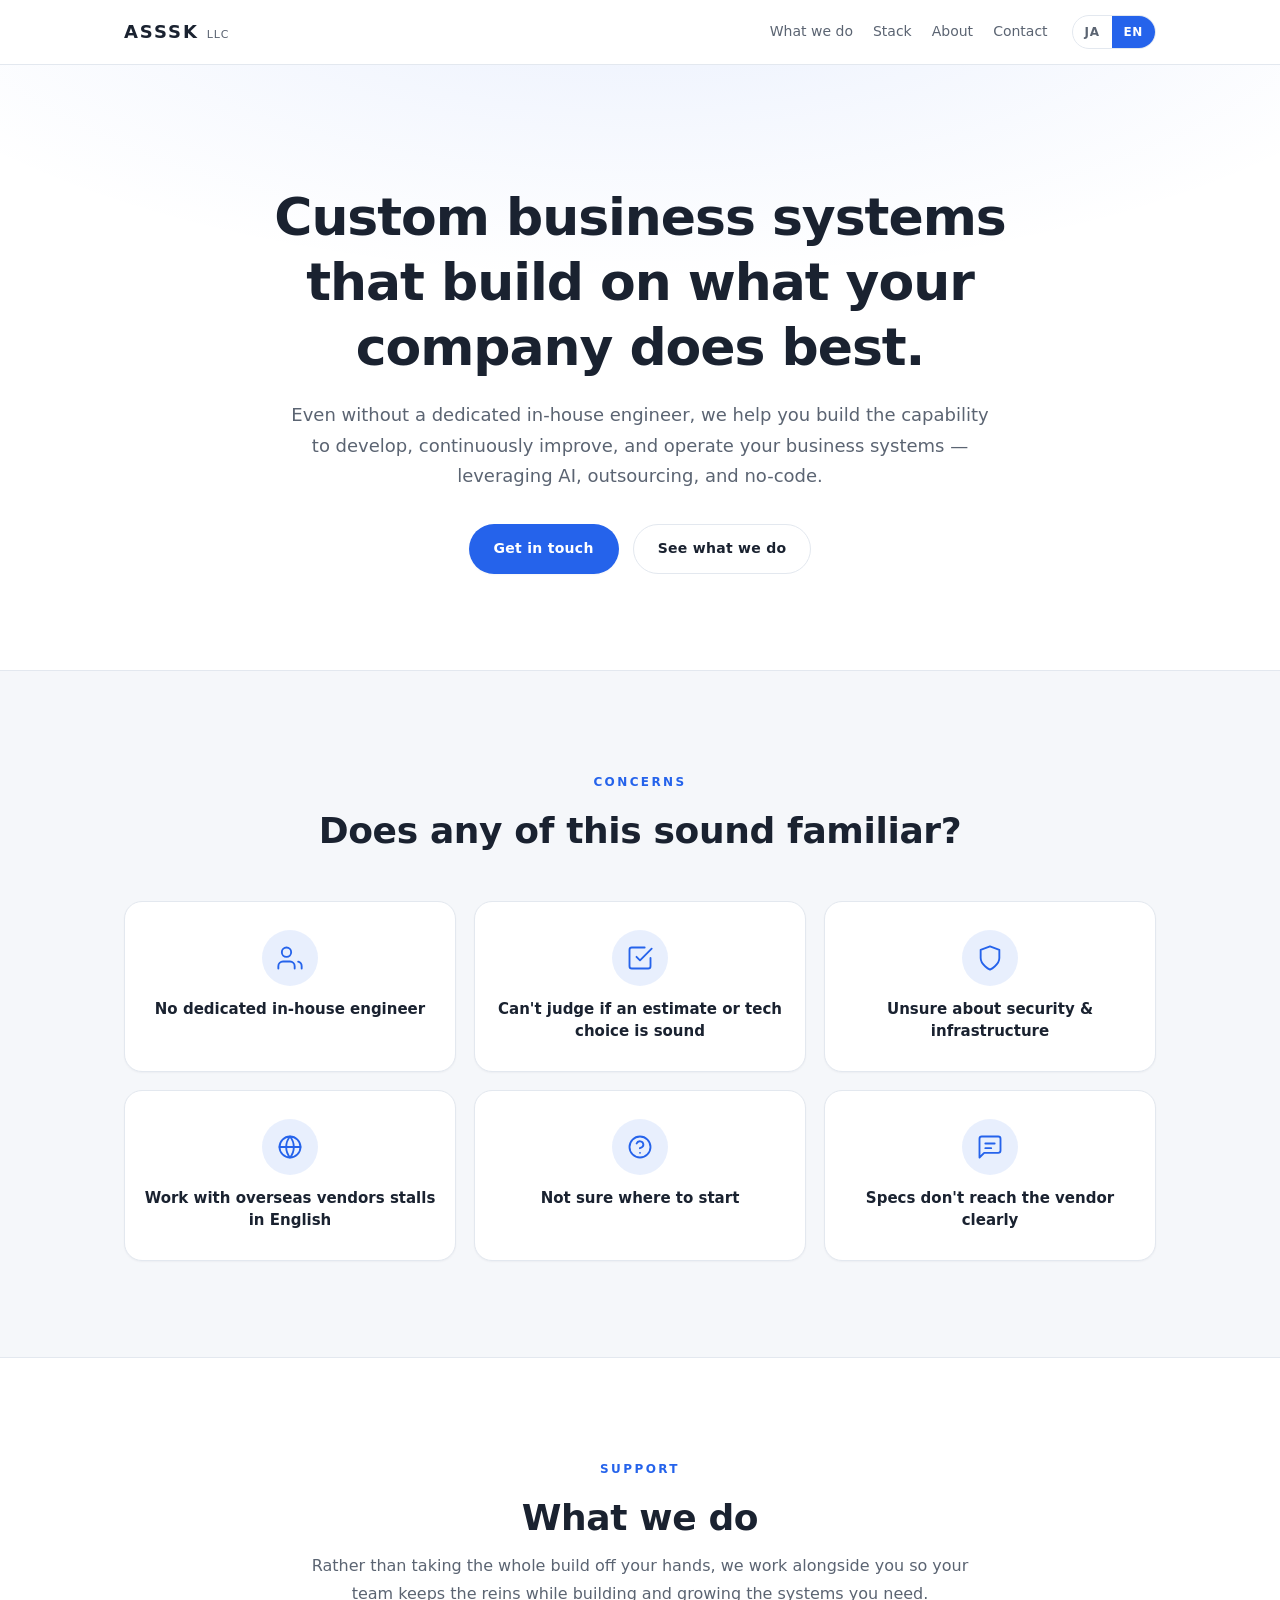
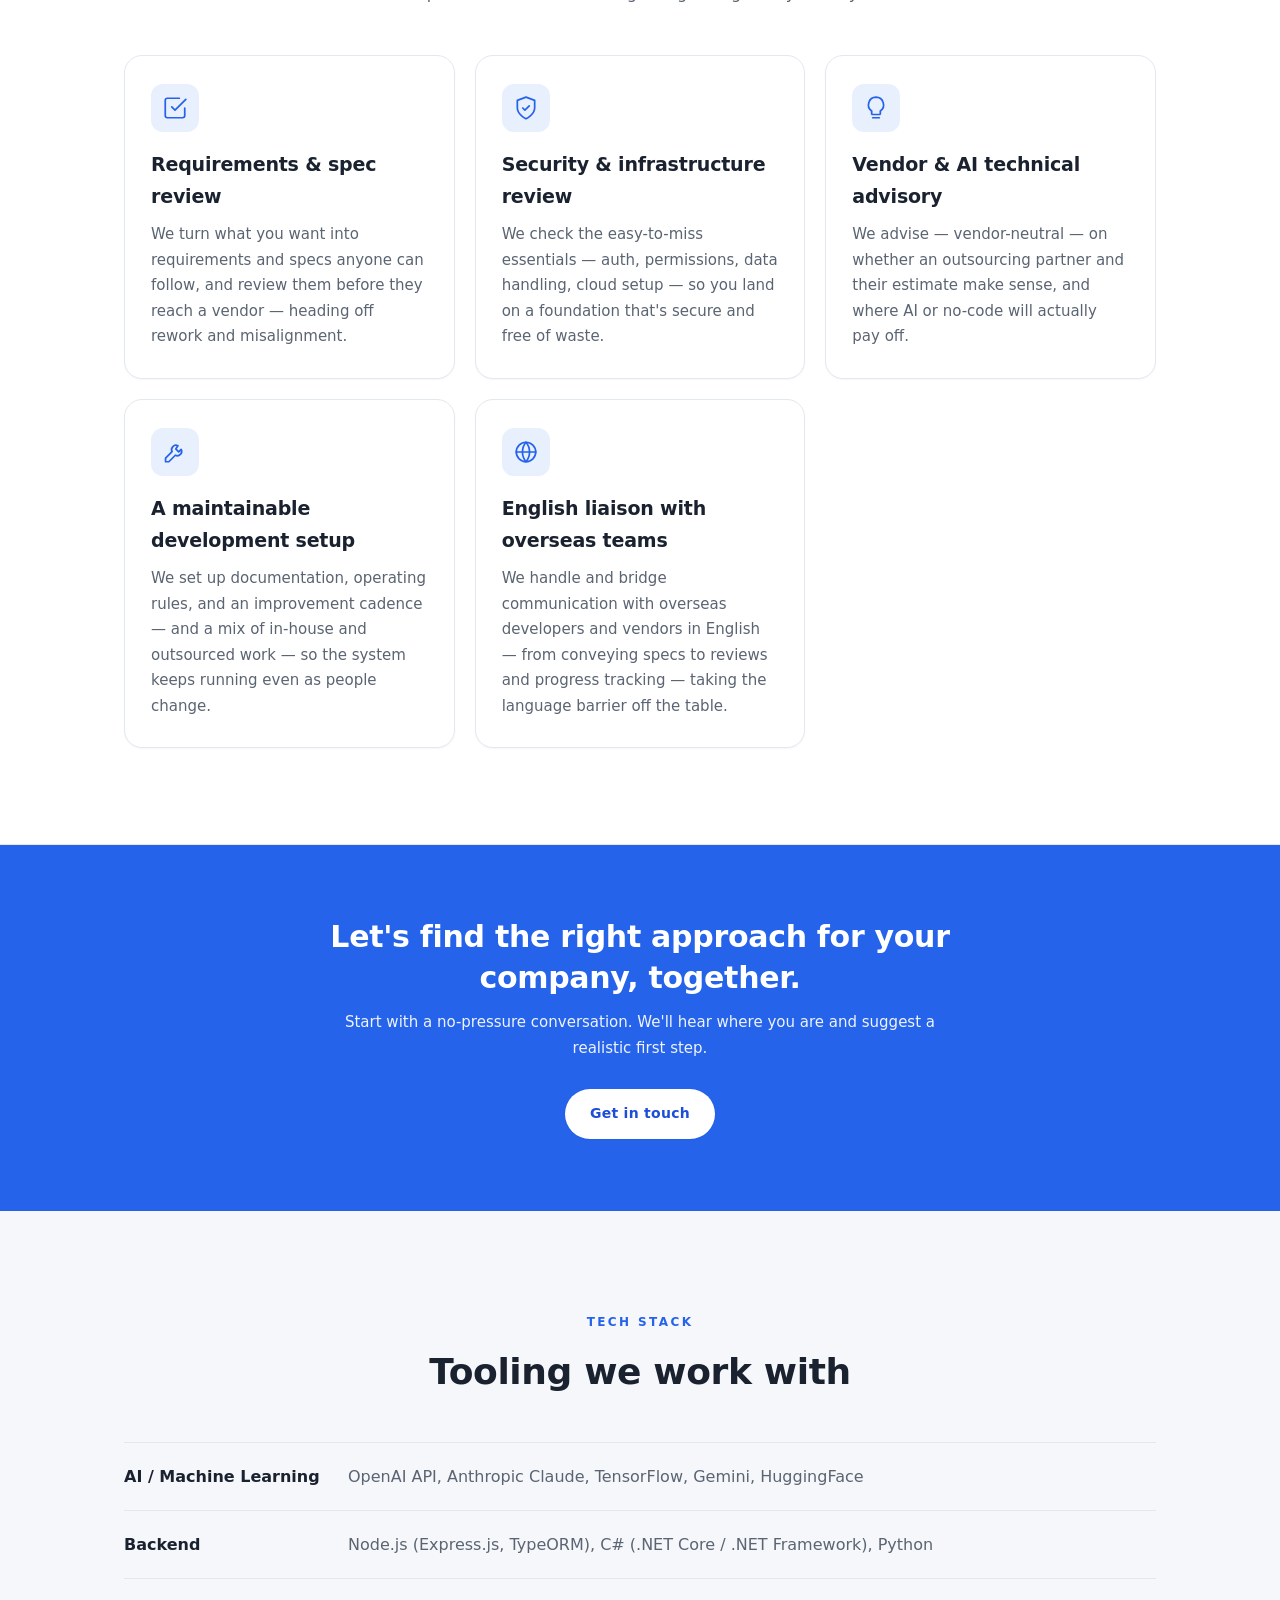
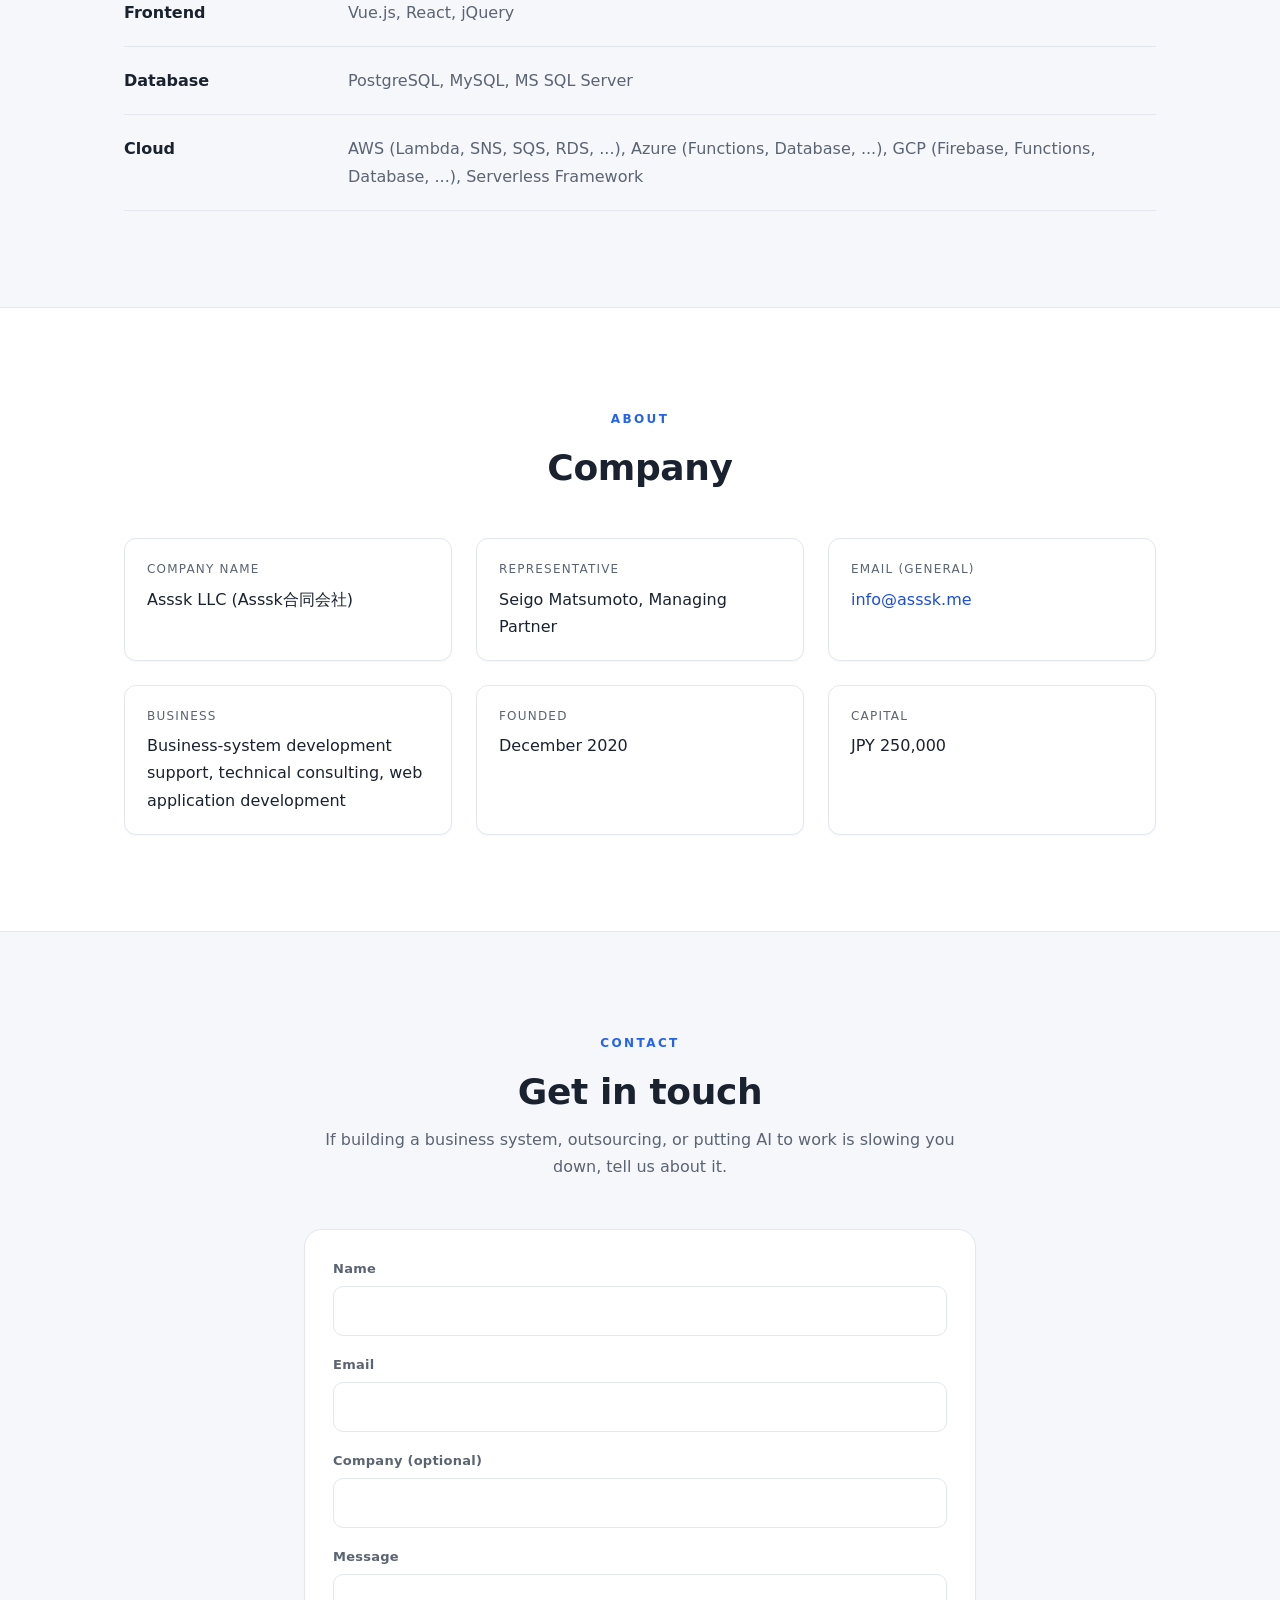
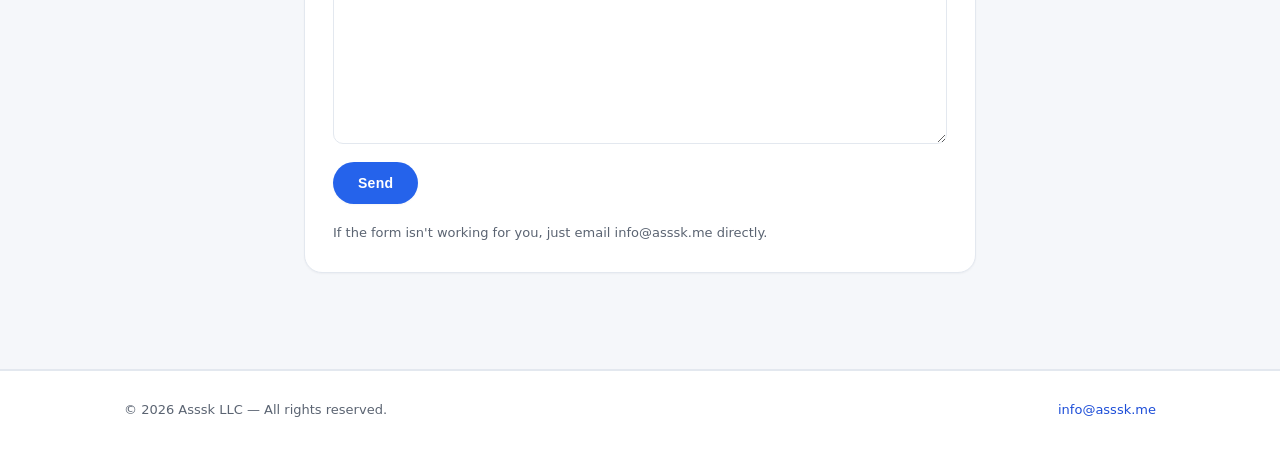
==== commit 4b580c09: "Redesign site: light theme, kujira-style trust layout Reposition from "AI integration house" to a bu" ====
--- a/index.html
+++ b/index.html
@@ -3,31 +3,30 @@
 <head>
 <meta charset="utf-8">
 <meta name="viewport" content="width=device-width,initial-scale=1">
-<title>ASSSK LLC — AI Integration for Business</title>
-<meta name="description" content="Asssk合同会社は、AIを既存のビジネスに統合し、本番運用に耐えるシステムへと進化させるソフトウェア開発会社です。">
-<meta name="description" lang="en" content="Asssk LLC embeds AI into existing businesses and ships production-ready integrated systems.">
+<title>Asssk合同会社 — 自社専用の業務システムづくりを支援</title>
+<meta name="description" content="社内に専任エンジニアがいなくても、AI・外注・ノーコードを活用して、自社専用の業務システムを開発・改善・運用できる体制づくりを支援します。要件整理、セキュリティ確認、外注先の技術相談、海外ベンダーとの英語対応まで。">
+<meta name="description" lang="en" content="We help companies build the capability to develop, improve, and operate their own custom business systems — even without a dedicated in-house engineer — using AI, outsourcing, and no-code.">
 <link rel="alternate" hreflang="ja" href="https://www.asssk.me/">
 <link rel="alternate" hreflang="en" href="https://www.asssk.me/?lang=en">
 <link rel="alternate" hreflang="x-default" href="https://www.asssk.me/">
-<meta property="og:title" content="ASSSK LLC — AI Integration for Business">
-<meta property="og:description" content="Asssk合同会社は、AIを既存のビジネスに統合し、本番運用に耐えるシステムへと進化させるソフトウェア開発会社です。">
+<meta property="og:title" content="Asssk合同会社 — 自社専用の業務システムづくりを支援">
+<meta property="og:description" content="社内に専任エンジニアがいなくても、AI・外注・ノーコードを活用して、自社専用の業務システムを開発・改善・運用できる体制づくりを支援します。">
 <meta property="og:type" content="website">
 <meta property="og:url" content="https://www.asssk.me/">
-<meta name="theme-color" content="#0b0d12">
-<link rel="icon" href="data:image/svg+xml,%3Csvg xmlns='http://www.w3.org/2000/svg' viewBox='0 0 64 64'%3E%3Crect width='64' height='64' rx='12' fill='%237c8cff'/%3E%3Ctext x='50%25' y='54%25' text-anchor='middle' dominant-baseline='middle' font-family='system-ui,sans-serif' font-size='28' font-weight='700' fill='%230b0d12'%3EA%3C/text%3E%3C/svg%3E">
+<meta name="theme-color" content="#ffffff">
+<link rel="icon" href="data:image/svg+xml,%3Csvg xmlns='http://www.w3.org/2000/svg' viewBox='0 0 64 64'%3E%3Crect width='64' height='64' rx='12' fill='%232563eb'/%3E%3Ctext x='50%25' y='54%25' text-anchor='middle' dominant-baseline='middle' font-family='system-ui,sans-serif' font-size='28' font-weight='700' fill='%23ffffff'%3EA%3C/text%3E%3C/svg%3E">
 <link rel="stylesheet" href="assets/css/styles.css">
 </head>
 <body>
 
 <header class="site-header">
   <div class="container header-inner">
-    <a class="wordmark" href="#services" aria-label="ASSSK LLC">
+    <a class="wordmark" href="#hero" aria-label="Asssk合同会社">
       <span class="wordmark-text">ASSSK</span>
-      <span class="wordmark-dot" aria-hidden="true"></span>
       <span class="wordmark-tag" data-ja="合同会社" data-en="LLC">合同会社</span>
     </a>
     <nav class="site-nav" aria-label="Primary">
-      <a href="#services" data-ja="サービス" data-en="Services">サービス</a>
+      <a href="#support" data-ja="支援内容" data-en="What we do">支援内容</a>
       <a href="#stack" data-ja="技術スタック" data-en="Stack">技術スタック</a>
       <a href="#about" data-ja="会社概要" data-en="About">会社概要</a>
       <a href="#contact" data-ja="お問い合わせ" data-en="Contact">お問い合わせ</a>
@@ -41,51 +40,143 @@
 
 <main>
 
-  <section id="services" class="section">
+  <section id="hero" class="hero">
+    <div class="container hero-inner">
+      <h1 class="hero-title"
+          data-ja="貴社の強みを活かせる、自社専用の業務システムを。"
+          data-en="Custom business systems that build on what your company does best.">貴社の強みを活かせる、自社専用の業務システムを。</h1>
+      <p class="hero-sub"
+         data-ja="社内に専任エンジニアがいなくても、AI・外注・ノーコードを活用し、業務システムの開発、継続的な改善・運用できる体制づくりを支援します。"
+         data-en="Even without a dedicated in-house engineer, we help you build the capability to develop, continuously improve, and operate your business systems — leveraging AI, outsourcing, and no-code.">社内に専任エンジニアがいなくても、AI・外注・ノーコードを活用し、業務システムの開発、継続的な改善・運用できる体制づくりを支援します。</p>
+      <div class="hero-actions">
+        <a class="btn btn-primary" href="#contact" data-ja="ご相談はこちら" data-en="Get in touch">ご相談はこちら</a>
+        <a class="btn btn-ghost" href="#support" data-ja="支援内容を見る" data-en="See what we do">支援内容を見る</a>
+      </div>
+    </div>
+  </section>
+
+  <section id="problems" class="section section-alt">
     <div class="container">
-      <header class="section-head">
-        <p class="eyebrow" data-ja="SERVICES" data-en="SERVICES">SERVICES</p>
-        <h2 data-ja="サービス" data-en="What we do">サービス</h2>
+      <header class="section-head section-head-center">
+        <p class="eyebrow" data-ja="CONCERNS" data-en="CONCERNS">CONCERNS</p>
+        <h2 data-ja="こんなお悩みはありませんか？" data-en="Does any of this sound familiar?">こんなお悩みはありませんか？</h2>
+      </header>
+
+      <ul class="tiles">
+        <li class="tile">
+          <span class="tile-icon" aria-hidden="true">
+            <svg viewBox="0 0 24 24" fill="none" stroke="currentColor" stroke-width="1.6" stroke-linecap="round" stroke-linejoin="round"><path d="M16 21v-2a4 4 0 0 0-4-4H6a4 4 0 0 0-4 4v2"/><circle cx="9" cy="7" r="4"/><path d="M22 21v-2a4 4 0 0 0-3-3.87"/></svg>
+          </span>
+          <p data-ja="社内に専任エンジニアがいない" data-en="No dedicated in-house engineer">社内に専任エンジニアがいない</p>
+        </li>
+        <li class="tile">
+          <span class="tile-icon" aria-hidden="true">
+            <svg viewBox="0 0 24 24" fill="none" stroke="currentColor" stroke-width="1.6" stroke-linecap="round" stroke-linejoin="round"><path d="M9 11l3 3L22 4"/><path d="M21 12v7a2 2 0 0 1-2 2H5a2 2 0 0 1-2-2V5a2 2 0 0 1 2-2h11"/></svg>
+          </span>
+          <p data-ja="見積もりや技術の妥当性を判断できない" data-en="Can't judge if an estimate or tech choice is sound">見積もりや技術の妥当性を判断できない</p>
+        </li>
+        <li class="tile">
+          <span class="tile-icon" aria-hidden="true">
+            <svg viewBox="0 0 24 24" fill="none" stroke="currentColor" stroke-width="1.6" stroke-linecap="round" stroke-linejoin="round"><path d="M12 22s8-4 8-10V5l-8-3-8 3v7c0 6 8 10 8 10z"/></svg>
+          </span>
+          <p data-ja="セキュリティ・インフラが不安" data-en="Unsure about security &amp; infrastructure">セキュリティ・インフラが不安</p>
+        </li>
+        <li class="tile">
+          <span class="tile-icon" aria-hidden="true">
+            <svg viewBox="0 0 24 24" fill="none" stroke="currentColor" stroke-width="1.6" stroke-linecap="round" stroke-linejoin="round"><circle cx="12" cy="12" r="9"/><path d="M3 12h18"/><path d="M12 3a14 14 0 0 1 0 18 14 14 0 0 1 0-18z"/></svg>
+          </span>
+          <p data-ja="海外ベンダーと英語で話が進まない" data-en="Work with overseas vendors stalls in English">海外ベンダーと英語で話が進まない</p>
+        </li>
+        <li class="tile">
+          <span class="tile-icon" aria-hidden="true">
+            <svg viewBox="0 0 24 24" fill="none" stroke="currentColor" stroke-width="1.6" stroke-linecap="round" stroke-linejoin="round"><circle cx="12" cy="12" r="9"/><path d="M9.1 9a3 3 0 0 1 5.8 1c0 2-3 3-3 3"/><path d="M12 17h.01"/></svg>
+          </span>
+          <p data-ja="何から始めればいいか分からない" data-en="Not sure where to start">何から始めればいいか分からない</p>
+        </li>
+        <li class="tile">
+          <span class="tile-icon" aria-hidden="true">
+            <svg viewBox="0 0 24 24" fill="none" stroke="currentColor" stroke-width="1.6" stroke-linecap="round" stroke-linejoin="round"><path d="M21 15a2 2 0 0 1-2 2H7l-4 4V5a2 2 0 0 1 2-2h14a2 2 0 0 1 2 2z"/><path d="M8 9h8"/><path d="M8 13h5"/></svg>
+          </span>
+          <p data-ja="仕様が外注先にうまく伝わらない" data-en="Specs don't reach the vendor clearly">仕様が外注先にうまく伝わらない</p>
+        </li>
+      </ul>
+    </div>
+  </section>
+
+  <section id="support" class="section">
+    <div class="container">
+      <header class="section-head section-head-center">
+        <p class="eyebrow" data-ja="SUPPORT" data-en="SUPPORT">SUPPORT</p>
+        <h2 data-ja="支援内容" data-en="What we do">支援内容</h2>
         <p class="section-lede"
-           data-ja="当社が提供するサービスは以下の4つです。"
-           data-en="We offer four service lines.">当社が提供するサービスは以下の4つです。</p>
-      </header>
-
-      <div class="cards">
-        <article class="card">
-          <div class="card-index">01</div>
-          <h3 data-ja="AI統合" data-en="AI Integration">AI統合</h3>
-          <p data-ja="既存の業務システムやワークフローに、OCR・物体検出・異常検知・文書要約などのAI機能を組み込みます。PoCで終わらせず、認証・権限・監査・運用まで含めて本番稼働まで責任を持ちます。"
-             data-en="We embed OCR, object detection, anomaly detection, document summarization, and other AI capabilities into the systems and workflows you already run — handling auth, permissions, auditing and operations all the way through to live production, not just a demo.">既存の業務システムやワークフローに、OCR・物体検出・異常検知・文書要約などのAI機能を組み込みます。PoCで終わらせず、認証・権限・監査・運用まで含めて本番稼働まで責任を持ちます。</p>
-        </article>
-
-        <article class="card">
-          <div class="card-index">02</div>
-          <h3 data-ja="AI前提のシステム開発" data-en="AI-Ready System Development">AI前提のシステム開発</h3>
-          <p data-ja="AIを後付けではなく、最初から前提としたシステムをAWS・Azure・GCPのクラウドネイティブ構成で設計・構築します。スケール・可用性・コストのバランスを取り、最低限の保守費用で安定運用できる形に仕上げます。"
-             data-en="We design and build systems with AI as a first-class concern from day one, using cloud-native stacks on AWS, Azure, and GCP. Balanced for scale, availability, and cost — and tuned to stay stable under minimal ongoing maintenance spend.">AIを後付けではなく、最初から前提としたシステムをAWS・Azure・GCPのクラウドネイティブ構成で設計・構築します。スケール・可用性・コストのバランスを取り、最低限の保守費用で安定運用できる形に仕上げます。</p>
-        </article>
-
-        <article class="card">
-          <div class="card-index">03</div>
-          <h3 data-ja="AI活用コンサルティング" data-en="AI Consulting & Strategy">AI活用コンサルティング</h3>
-          <p data-ja="ソフトウェア開発の専門知識が少ない発注者様とともに、「どの業務にAIを入れれば効果が出るか」を見極め、要件定義・設計補助・ロードマップ策定まで伴走します。現実的な投資対効果で判断できる材料を提供します。"
-             data-en="We partner with non-technical stakeholders to identify where AI actually changes the numbers, then help with requirements, design, and a realistic roadmap — so you can decide based on concrete ROI, not hype.">ソフトウェア開発の専門知識が少ない発注者様とともに、「どの業務にAIを入れれば効果が出るか」を見極め、要件定義・設計補助・ロードマップ策定まで伴走します。現実的な投資対効果で判断できる材料を提供します。</p>
-        </article>
-
-        <article class="card">
-          <div class="card-index">04</div>
-          <h3 data-ja="既存システムの最適化" data-en="Modernization & Tuning">既存システムの最適化</h3>
-          <p data-ja="古くなったデータベースやレガシーシステムを、AI活用を見据えて再構築・最適化します。クエリチューニング、インデックス設計、インフラ移行、データ基盤の整備まで。AIはデータの質に支えられます。"
-             data-en="We restructure and tune aged databases and legacy systems with an eye on what comes next — query tuning, index design, infrastructure migration, and data platform cleanup. AI is only as good as the data beneath it.">古くなったデータベースやレガシーシステムを、AI活用を見据えて再構築・最適化します。クエリチューニング、インデックス設計、インフラ移行、データ基盤の整備まで。AIはデータの質に支えられます。</p>
+           data-ja="開発そのものを丸ごと引き受けるのではなく、貴社が主導権を持ったまま、業務システムを作り・育てられる体制づくりを伴走支援します。"
+           data-en="Rather than taking the whole build off your hands, we work alongside you so your team keeps the reins while building and growing the systems you need.">開発そのものを丸ごと引き受けるのではなく、貴社が主導権を持ったまま、業務システムを作り・育てられる体制づくりを伴走支援します。</p>
+      </header>
+
+      <div class="support">
+        <article class="support-card">
+          <span class="support-icon" aria-hidden="true">
+            <svg viewBox="0 0 24 24" fill="none" stroke="currentColor" stroke-width="1.6" stroke-linecap="round" stroke-linejoin="round"><path d="M9 11l3 3L22 4"/><path d="M21 12v7a2 2 0 0 1-2 2H5a2 2 0 0 1-2-2V5a2 2 0 0 1 2-2h11"/></svg>
+          </span>
+          <h3 data-ja="要件整理 / 仕様レビュー" data-en="Requirements &amp; spec review">要件整理 / 仕様レビュー</h3>
+          <p data-ja="やりたいことを整理し、誰が読んでも伝わる要件・仕様に落とし込みます。外注先に渡す前のレビューで、後戻りと認識のズレを防ぎます。"
+             data-en="We turn what you want into requirements and specs anyone can follow, and review them before they reach a vendor — heading off rework and misalignment.">やりたいことを整理し、誰が読んでも伝わる要件・仕様に落とし込みます。外注先に渡す前のレビューで、後戻りと認識のズレを防ぎます。</p>
+        </article>
+
+        <article class="support-card">
+          <span class="support-icon" aria-hidden="true">
+            <svg viewBox="0 0 24 24" fill="none" stroke="currentColor" stroke-width="1.6" stroke-linecap="round" stroke-linejoin="round"><path d="M12 22s8-4 8-10V5l-8-3-8 3v7c0 6 8 10 8 10z"/><path d="M9 12l2 2 4-4"/></svg>
+          </span>
+          <h3 data-ja="セキュリティ / インフラ確認" data-en="Security &amp; infrastructure review">セキュリティ / インフラ確認</h3>
+          <p data-ja="認証・権限・データの扱い・クラウド構成など、見落とされがちな勘所を確認します。安全でムダのない基盤を一緒に見極めます。"
+             data-en="We check the easy-to-miss essentials — auth, permissions, data handling, cloud setup — so you land on a foundation that's secure and free of waste.">認証・権限・データの扱い・クラウド構成など、見落とされがちな勘所を確認します。安全でムダのない基盤を一緒に見極めます。</p>
+        </article>
+
+        <article class="support-card">
+          <span class="support-icon" aria-hidden="true">
+            <svg viewBox="0 0 24 24" fill="none" stroke="currentColor" stroke-width="1.6" stroke-linecap="round" stroke-linejoin="round"><path d="M12 2a7 7 0 0 0-4 12.7V17a1 1 0 0 0 1 1h6a1 1 0 0 0 1-1v-2.3A7 7 0 0 0 12 2z"/><path d="M9 21h6"/></svg>
+          </span>
+          <h3 data-ja="外注先 / AI活用の技術相談" data-en="Vendor &amp; AI technical advisory">外注先 / AI活用の技術相談</h3>
+          <p data-ja="外注先選定の妥当性や見積もりの読み解き、どの業務にAIやノーコードが効くのかを、中立の立場でご相談に応じます。"
+             data-en="We advise — vendor-neutral — on whether an outsourcing partner and their estimate make sense, and where AI or no-code will actually pay off.">外注先選定の妥当性や見積もりの読み解き、どの業務にAIやノーコードが効くのかを、中立の立場でご相談に応じます。</p>
+        </article>
+
+        <article class="support-card">
+          <span class="support-icon" aria-hidden="true">
+            <svg viewBox="0 0 24 24" fill="none" stroke="currentColor" stroke-width="1.6" stroke-linecap="round" stroke-linejoin="round"><path d="M14.7 6.3a4 4 0 0 0-5.4 5.4l-6 6V21h3l6-6a4 4 0 0 0 5.4-5.4l-2.3 2.3-2.7-2.7z"/></svg>
+          </span>
+          <h3 data-ja="保守しやすい開発体制づくり" data-en="A maintainable development setup">保守しやすい開発体制づくり</h3>
+          <p data-ja="担当者が代わっても回り続けるよう、ドキュメント・運用ルール・改善の進め方を整え、内製と外注を組み合わせた体制を設計します。"
+             data-en="We set up documentation, operating rules, and an improvement cadence — and a mix of in-house and outsourced work — so the system keeps running even as people change.">担当者が代わっても回り続けるよう、ドキュメント・運用ルール・改善の進め方を整え、内製と外注を組み合わせた体制を設計します。</p>
+        </article>
+
+        <article class="support-card">
+          <span class="support-icon" aria-hidden="true">
+            <svg viewBox="0 0 24 24" fill="none" stroke="currentColor" stroke-width="1.6" stroke-linecap="round" stroke-linejoin="round"><circle cx="12" cy="12" r="9"/><path d="M3 12h18"/><path d="M12 3a14 14 0 0 1 0 18 14 14 0 0 1 0-18z"/></svg>
+          </span>
+          <h3 data-ja="海外開発者 / 海外ベンダーとの英語対応" data-en="English liaison with overseas teams">海外開発者 / 海外ベンダーとの英語対応</h3>
+          <p data-ja="海外の開発者やベンダーとのやり取りを、英語で代行・橋渡しします。仕様の伝達からレビュー、進行管理まで言語の壁を取り除きます。"
+             data-en="We handle and bridge communication with overseas developers and vendors in English — from conveying specs to reviews and progress tracking — taking the language barrier off the table.">海外の開発者やベンダーとのやり取りを、英語で代行・橋渡しします。仕様の伝達からレビュー、進行管理まで言語の壁を取り除きます。</p>
         </article>
       </div>
+    </div>
+  </section>
+
+  <section class="cta-band">
+    <div class="container cta-inner">
+      <h2 class="cta-title"
+          data-ja="貴社に合った進め方を、一緒に見つけます。"
+          data-en="Let's find the right approach for your company, together.">貴社に合った進め方を、一緒に見つけます。</h2>
+      <p class="cta-sub"
+         data-ja="まずはお気軽にご相談ください。現状をうかがった上で、無理のない第一歩をご提案します。"
+         data-en="Start with a no-pressure conversation. We'll hear where you are and suggest a realistic first step.">まずはお気軽にご相談ください。現状をうかがった上で、無理のない第一歩をご提案します。</p>
+      <a class="btn btn-invert" href="#contact" data-ja="ご相談はこちら" data-en="Get in touch">ご相談はこちら</a>
     </div>
   </section>
 
   <section id="stack" class="section section-alt">
     <div class="container">
-      <header class="section-head">
+      <header class="section-head section-head-center">
         <p class="eyebrow" data-ja="TECH STACK" data-en="TECH STACK">TECH STACK</p>
         <h2 data-ja="対応可能な技術" data-en="Tooling we work with">対応可能な技術</h2>
       </header>
@@ -93,7 +184,7 @@
       <dl class="stack-grid">
         <div class="stack-row">
           <dt data-ja="AI / 機械学習" data-en="AI / Machine Learning">AI / 機械学習</dt>
-          <dd>OpenAI API, Anthropic Claude, TensorFlow, OpenCV, HuggingFace Transformers, LangChain</dd>
+          <dd>OpenAI API, Anthropic Claude, TensorFlow, Gemini, HuggingFace</dd>
         </div>
         <div class="stack-row">
           <dt data-ja="バックエンド" data-en="Backend">バックエンド</dt>
@@ -105,7 +196,7 @@
         </div>
         <div class="stack-row">
           <dt data-ja="データベース" data-en="Database">データベース</dt>
-          <dd>PostgreSQL, MS SQL Server</dd>
+          <dd>PostgreSQL, MySQL, MS SQL Server</dd>
         </div>
         <div class="stack-row">
           <dt data-ja="クラウド" data-en="Cloud">クラウド</dt>
@@ -117,7 +208,7 @@
 
   <section id="about" class="section">
     <div class="container">
-      <header class="section-head">
+      <header class="section-head section-head-center">
         <p class="eyebrow" data-ja="ABOUT" data-en="ABOUT">ABOUT</p>
         <h2 data-ja="会社概要" data-en="Company">会社概要</h2>
       </header>
@@ -137,8 +228,8 @@
         </div>
         <div>
           <dt data-ja="事業内容" data-en="Business">事業内容</dt>
-          <dd data-ja="AI統合ソフトウェア開発、ITコンサルティング、Webアプリケーション開発"
-              data-en="AI-integrated software development, IT consulting, web application development">AI統合ソフトウェア開発、ITコンサルティング、Webアプリケーション開発</dd>
+          <dd data-ja="業務システムの開発支援、技術コンサルティング、Webアプリケーション開発"
+              data-en="Business-system development support, technical consulting, web application development">業務システムの開発支援、技術コンサルティング、Webアプリケーション開発</dd>
         </div>
         <div>
           <dt data-ja="創立" data-en="Founded">創立</dt>
@@ -154,19 +245,19 @@
 
   <section id="contact" class="section section-alt">
     <div class="container contact-inner">
-      <header class="section-head">
+      <header class="section-head section-head-center">
         <p class="eyebrow" data-ja="CONTACT" data-en="CONTACT">CONTACT</p>
         <h2 data-ja="お問い合わせ" data-en="Get in touch">お問い合わせ</h2>
         <p class="section-lede"
-           data-ja="システム・ソフトウェア・AI活用についてお困りの点があれば、お気軽にご相談ください。"
-           data-en="If something about your systems, software, or AI strategy is slowing you down, tell us about it.">システム・ソフトウェア・AI活用についてお困りの点があれば、お気軽にご相談ください。</p>
+           data-ja="業務システムづくりや外注・AI活用についてお困りの点があれば、お気軽にご相談ください。"
+           data-en="If building a business system, outsourcing, or putting AI to work is slowing you down, tell us about it.">業務システムづくりや外注・AI活用についてお困りの点があれば、お気軽にご相談ください。</p>
       </header>
 
       <!--
         Form submission is handled by Formspree (https://formspree.io).
         ACTION ITEM FOR OWNER:
           1. Create a free Formspree account, add info@asssk.me as the recipient.
-          2. Replace YOUR_FORM_ID below with the form ID Formspree gives you.
+          2. Replace the form ID below with the form ID Formspree gives you.
         Until that's done, submissions will 404.
       -->
       <form class="contact-form"
--- a/assets/css/styles.css
+++ b/assets/css/styles.css
@@ -1,15 +1,17 @@
 /* ---------- tokens ---------- */
 :root {
-  --bg: #0b0d12;
-  --bg-alt: #11141c;
-  --surface: #161a24;
-  --border: #232834;
-  --text: #e8eaed;
-  --text-muted: #9aa0a6;
-  --accent: #7c8cff;
-  --accent-soft: rgba(124, 140, 255, 0.14);
-  --accent-strong: #a5b1ff;
-  --danger: #ff6b6b;
+  --bg: #ffffff;
+  --bg-alt: #f5f7fa;
+  --surface: #ffffff;
+  --border: #e3e8ef;
+  --text: #1a2230;
+  --text-muted: #5b6472;
+  --accent: #2563eb;
+  --accent-soft: rgba(37, 99, 235, 0.10);
+  --accent-strong: #1d4ed8;
+  --danger: #dc2626;
+  --shadow-sm: 0 1px 2px rgba(16, 24, 40, 0.04);
+  --shadow-md: 0 6px 24px rgba(16, 24, 40, 0.06);
   --radius: 12px;
   --radius-lg: 18px;
   --max: 1080px;
@@ -34,7 +36,7 @@
 a { color: var(--accent-strong); text-decoration: none; }
 a:hover { color: var(--accent); text-decoration: underline; }
 
-img { max-width: 100%; height: auto; display: block; }
+img, svg { max-width: 100%; }
 
 .container { width: 100%; max-width: var(--max); margin: 0 auto; padding: 0 24px; }
 
@@ -43,7 +45,7 @@
   position: sticky;
   top: 0;
   z-index: 10;
-  background: rgba(11, 13, 18, 0.85);
+  background: rgba(255, 255, 255, 0.85);
   backdrop-filter: saturate(180%) blur(12px);
   border-bottom: 1px solid var(--border);
 }
@@ -107,7 +109,7 @@
 }
 .lang-switch button[aria-pressed="true"] {
   background: var(--accent);
-  color: #0b0d12;
+  color: #ffffff;
 }
 .lang-switch button:focus-visible {
   outline: 2px solid var(--accent);
@@ -120,10 +122,11 @@
   border-bottom: 1px solid var(--border);
 }
 .section-alt { background: var(--bg-alt); }
-.section-head { margin-bottom: 48px; max-width: 640px; }
+.section-head { margin-bottom: 48px; max-width: 660px; }
+.section-head-center { margin-left: auto; margin-right: auto; text-align: center; }
 .section-head h2 {
-  font-size: clamp(28px, 3.4vw, 40px);
-  line-height: 1.2;
+  font-size: clamp(26px, 3.2vw, 36px);
+  line-height: 1.25;
   margin: 4px 0 12px;
   letter-spacing: -0.01em;
 }
@@ -137,29 +140,59 @@
   margin: 0 0 12px;
 }
 
-/* First section sits directly under the sticky header — add breathing room */
-main > .section:first-of-type { padding-top: 120px; }
+/* ---------- hero ---------- */
+.hero {
+  background:
+    radial-gradient(1200px 480px at 50% -120px, var(--accent-soft), transparent 70%),
+    var(--bg);
+  border-bottom: 1px solid var(--border);
+}
+.hero-inner {
+  padding: 112px 24px 96px;
+  max-width: 880px;
+  text-align: center;
+}
+.hero-title {
+  font-size: clamp(30px, 5vw, 52px);
+  line-height: 1.25;
+  letter-spacing: -0.02em;
+  margin: 8px 0 20px;
+  font-weight: 800;
+}
+.hero-sub {
+  color: var(--text-muted);
+  font-size: clamp(15px, 1.6vw, 18px);
+  margin: 0 auto 32px;
+  max-width: 720px;
+}
+.hero-actions {
+  display: flex;
+  gap: 14px;
+  justify-content: center;
+  flex-wrap: wrap;
+}
 
 /* ---------- buttons ---------- */
 .btn {
   display: inline-flex;
   align-items: center;
   gap: 8px;
-  padding: 12px 22px;
+  padding: 12px 24px;
   border-radius: 999px;
   font-weight: 600;
   font-size: 14px;
   letter-spacing: 0.02em;
   cursor: pointer;
-  transition: transform 0.08s ease, background 0.15s ease, border-color 0.15s ease;
+  transition: transform 0.08s ease, background 0.15s ease, border-color 0.15s ease, color 0.15s ease;
   border: 1px solid transparent;
 }
 .btn:hover { text-decoration: none; transform: translateY(-1px); }
 .btn-primary {
   background: var(--accent);
-  color: #0b0d12;
-}
-.btn-primary:hover { background: var(--accent-strong); color: #0b0d12; }
+  color: #ffffff;
+  box-shadow: var(--shadow-sm);
+}
+.btn-primary:hover { background: var(--accent-strong); color: #ffffff; }
 .btn-ghost {
   background: transparent;
   border-color: var(--border);
@@ -167,39 +200,103 @@
 }
 .btn-ghost:hover { border-color: var(--accent); color: var(--accent-strong); }
 
-/* ---------- cards ---------- */
-.cards {
-  display: grid;
-  grid-template-columns: repeat(auto-fit, minmax(260px, 1fr));
+/* ---------- concern tiles ---------- */
+.tiles {
+  list-style: none;
+  margin: 0;
+  padding: 0;
+  display: grid;
+  grid-template-columns: repeat(3, 1fr);
+  gap: 18px;
+}
+.tile {
+  display: flex;
+  flex-direction: column;
+  align-items: center;
+  text-align: center;
+  gap: 12px;
+  background: var(--surface);
+  border: 1px solid var(--border);
+  border-radius: var(--radius-lg);
+  padding: 28px 18px;
+  box-shadow: var(--shadow-sm);
+}
+.tile-icon {
+  display: inline-flex;
+  align-items: center;
+  justify-content: center;
+  width: 56px;
+  height: 56px;
+  border-radius: 50%;
+  background: var(--accent-soft);
+  color: var(--accent);
+}
+.tile-icon svg { width: 28px; height: 28px; }
+.tile p { margin: 0; color: var(--text); font-size: 15px; font-weight: 600; line-height: 1.5; }
+
+/* ---------- full-width CTA band ---------- */
+.cta-band {
+  background: var(--accent);
+  color: #ffffff;
+  text-align: center;
+}
+.cta-inner { padding: 72px 24px; max-width: 760px; }
+.cta-title {
+  margin: 0 0 12px;
+  font-size: clamp(22px, 2.8vw, 30px);
+  line-height: 1.35;
+  letter-spacing: -0.01em;
+}
+.cta-sub {
+  margin: 0 auto 28px;
+  max-width: 600px;
+  color: rgba(255, 255, 255, 0.92);
+  font-size: 15px;
+}
+.btn-invert {
+  background: #ffffff;
+  color: var(--accent-strong);
+  box-shadow: var(--shadow-sm);
+}
+.btn-invert:hover { background: #f0f4ff; color: var(--accent-strong); }
+
+/* ---------- support ---------- */
+.support {
+  display: grid;
+  grid-template-columns: repeat(auto-fit, minmax(280px, 1fr));
   gap: 20px;
 }
-.card {
+.support-card {
   background: var(--surface);
   border: 1px solid var(--border);
   border-radius: var(--radius-lg);
   padding: 28px 26px;
-  position: relative;
-  transition: border-color 0.15s ease, transform 0.15s ease;
-}
-.card:hover { border-color: var(--accent); transform: translateY(-2px); }
-.card-index {
-  position: absolute;
-  top: 20px;
-  right: 22px;
-  font-size: 12px;
-  font-weight: 700;
-  letter-spacing: 0.15em;
+  box-shadow: var(--shadow-sm);
+  transition: border-color 0.15s ease, transform 0.15s ease, box-shadow 0.15s ease;
+}
+.support-card:hover {
+  border-color: var(--accent);
+  transform: translateY(-2px);
+  box-shadow: var(--shadow-md);
+}
+.support-icon {
+  display: inline-flex;
+  align-items: center;
+  justify-content: center;
+  width: 48px;
+  height: 48px;
+  border-radius: 12px;
+  background: var(--accent-soft);
   color: var(--accent);
-  background: var(--accent-soft);
-  padding: 4px 8px;
-  border-radius: 999px;
-}
-.card h3 {
-  margin: 8px 0 10px;
-  font-size: 20px;
+  margin-bottom: 16px;
+}
+.support-icon svg { width: 26px; height: 26px; }
+.support-card h3 {
+  margin: 0 0 10px;
+  font-size: 19px;
   letter-spacing: -0.01em;
 }
-.card p { margin: 0; color: var(--text-muted); font-size: 15px; }
+.support-card p { margin: 0; color: var(--text-muted); font-size: 15px; }
 
 /* ---------- stack ---------- */
 .stack-grid {
@@ -236,6 +333,7 @@
   border: 1px solid var(--border);
   border-radius: var(--radius);
   padding: 20px 22px;
+  box-shadow: var(--shadow-sm);
 }
 .about-grid dt {
   color: var(--text-muted);
@@ -259,6 +357,7 @@
   border: 1px solid var(--border);
   border-radius: var(--radius-lg);
   padding: 28px;
+  box-shadow: var(--shadow-sm);
 }
 .field { display: grid; gap: 6px; }
 .field label {
@@ -313,9 +412,15 @@
 @media (max-width: 720px) {
   .site-nav { display: none; }
   .section { padding: 72px 0; }
-  main > .section:first-of-type { padding-top: 96px; }
+  .hero-inner { padding: 88px 24px 72px; }
+  .cta-inner { padding: 56px 24px; }
   .stack-row { grid-template-columns: 1fr; gap: 4px; }
+  .tiles { grid-template-columns: repeat(2, 1fr); gap: 14px; }
   .header-inner { gap: 12px; }
+}
+
+@media (max-width: 440px) {
+  .tiles { grid-template-columns: 1fr; }
 }
 
 @media (prefers-reduced-motion: reduce) {
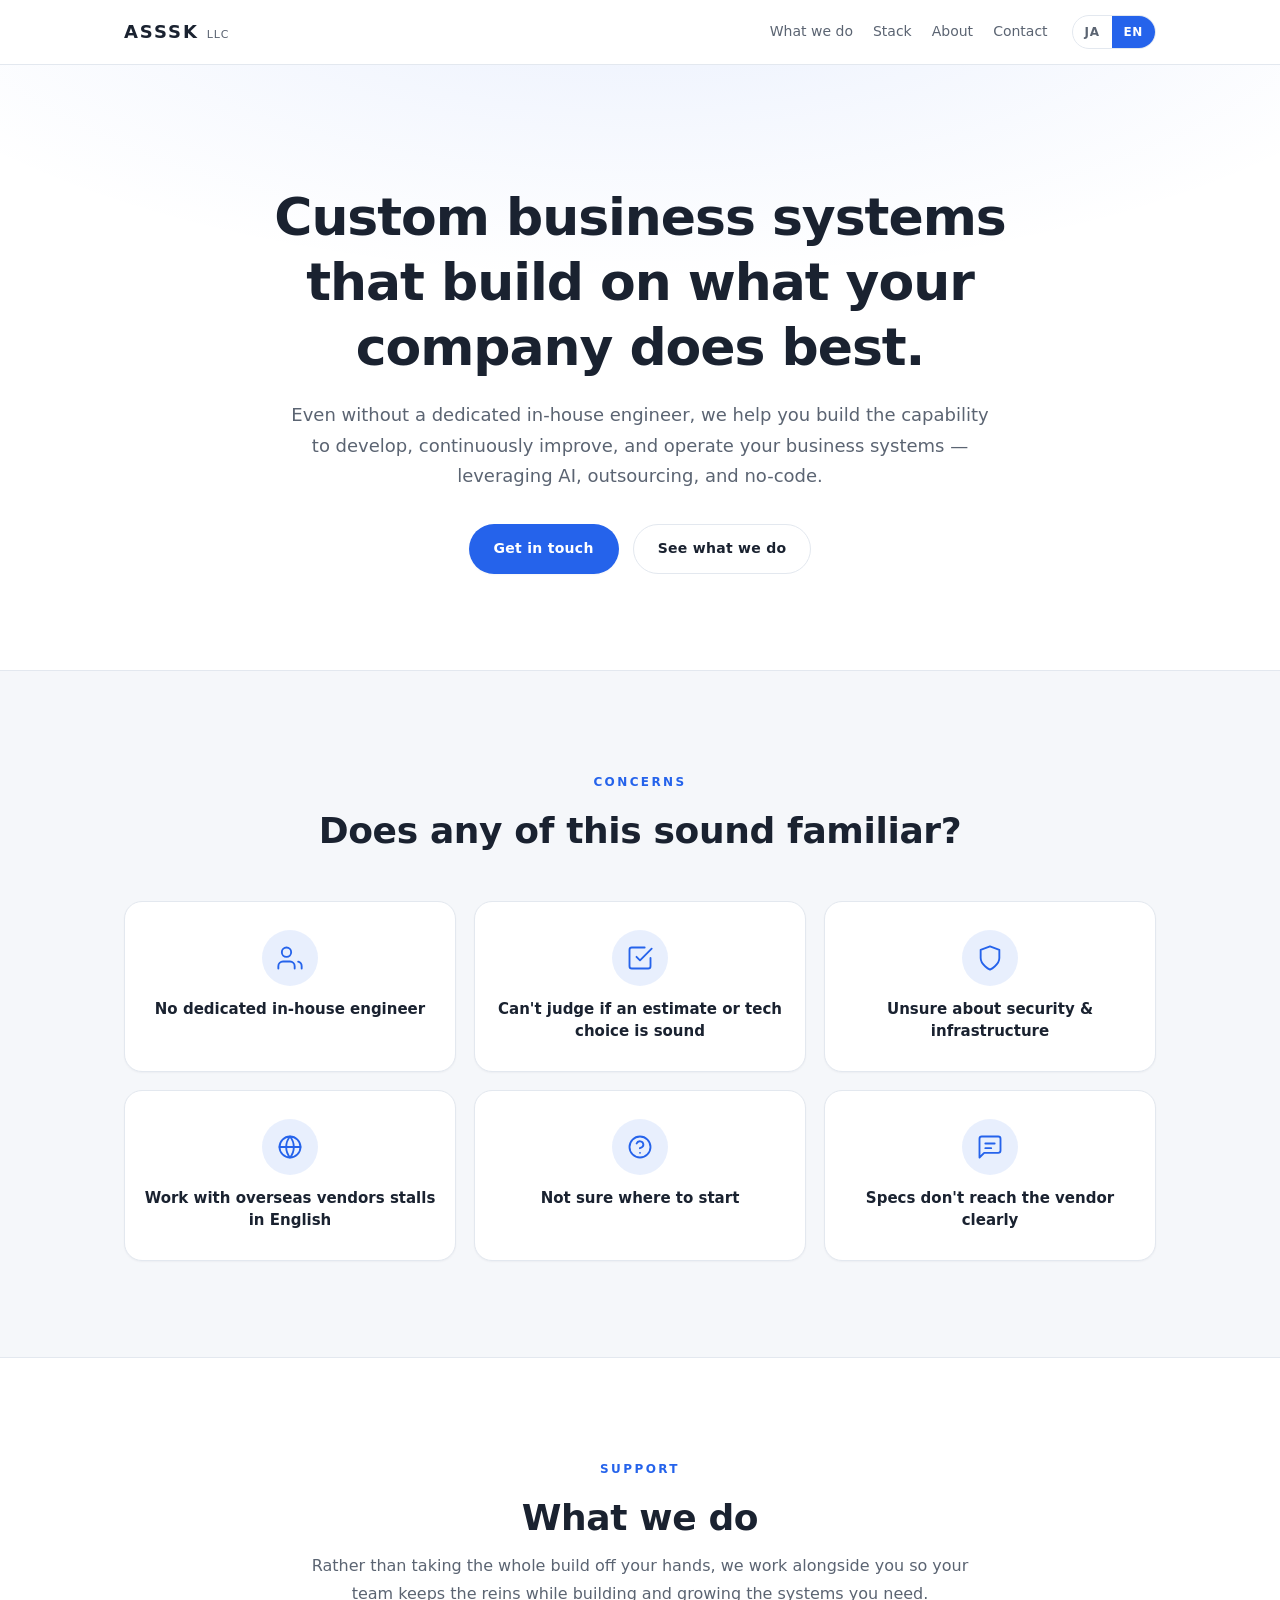
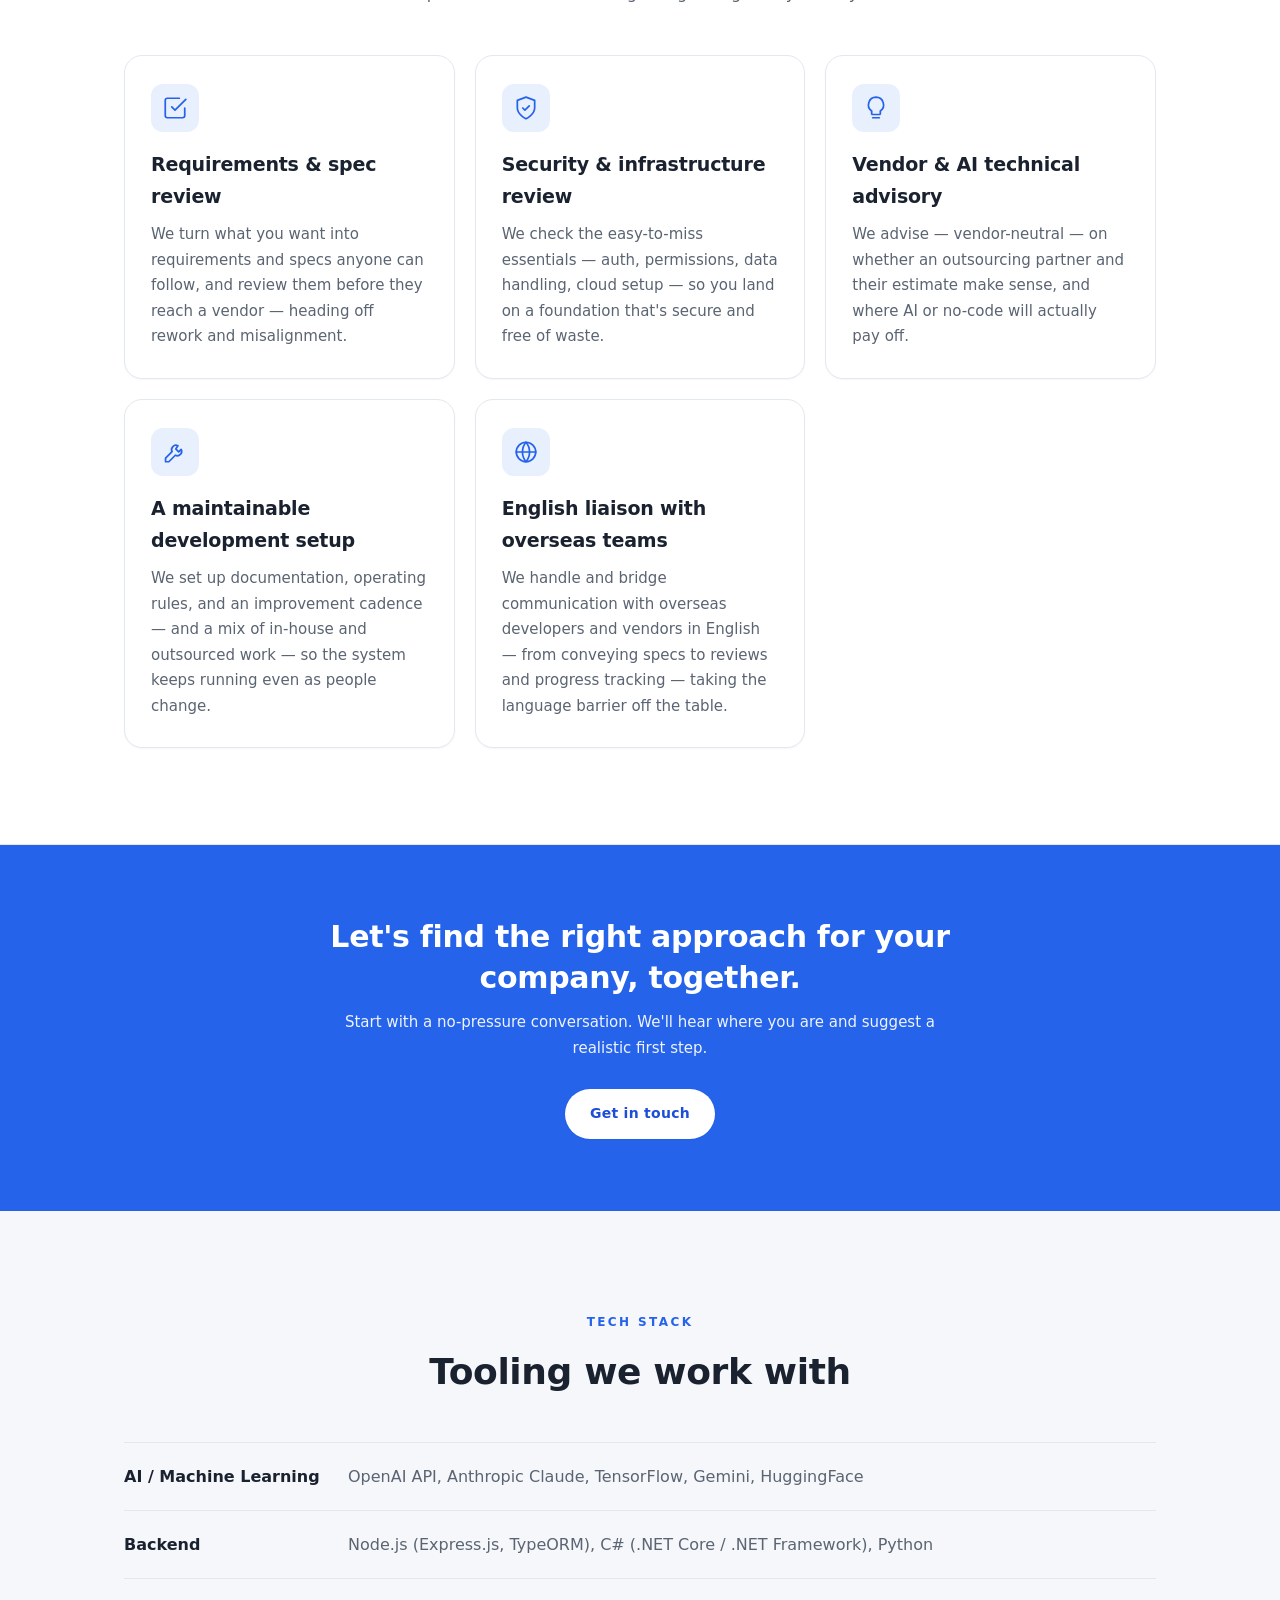
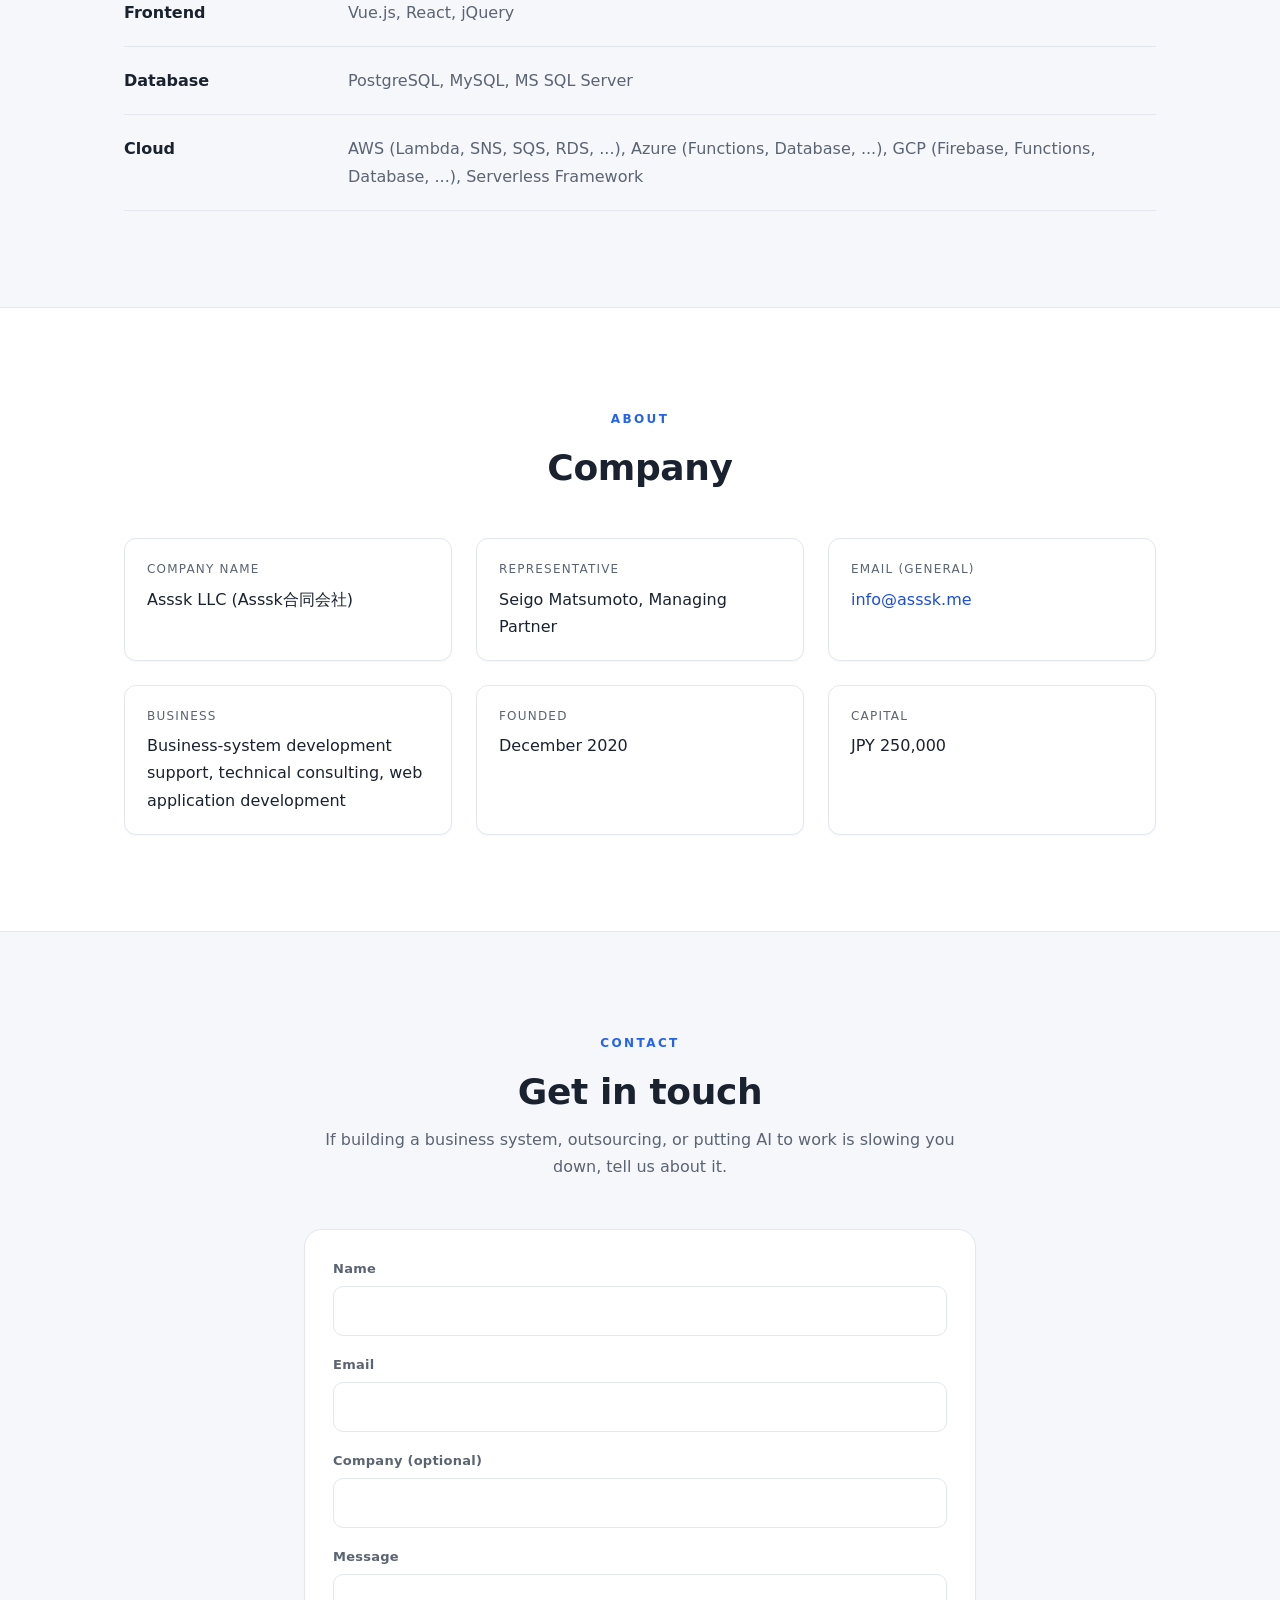
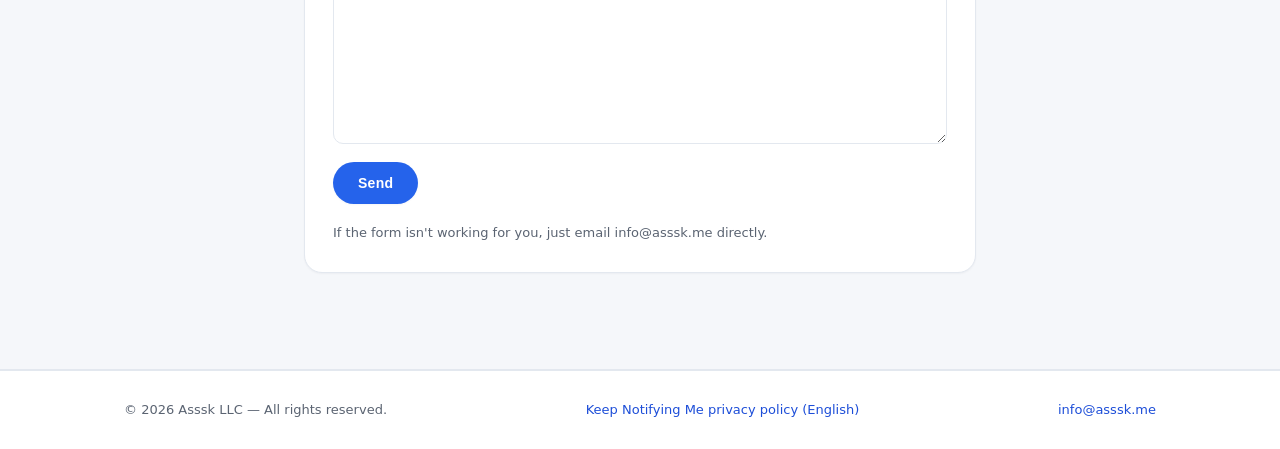
==== commit 0217c0e4: "Publish Keep Notifying Me privacy policy" ====
--- a/index.html
+++ b/index.html
@@ -295,6 +295,7 @@
 <footer class="site-footer">
   <div class="container footer-inner">
     <p class="copyright">© <span id="year">2026</span> Asssk LLC — All rights reserved.</p>
+    <p><a href="/apps/keep-notifying-me/privacy/" data-ja="Keep Notifying Me プライバシーポリシー（英語）" data-en="Keep Notifying Me privacy policy (English)">Keep Notifying Me プライバシーポリシー（英語）</a></p>
     <p class="footer-contact"><a href="mailto:info@asssk.me">info@asssk.me</a></p>
   </div>
 </footer>
